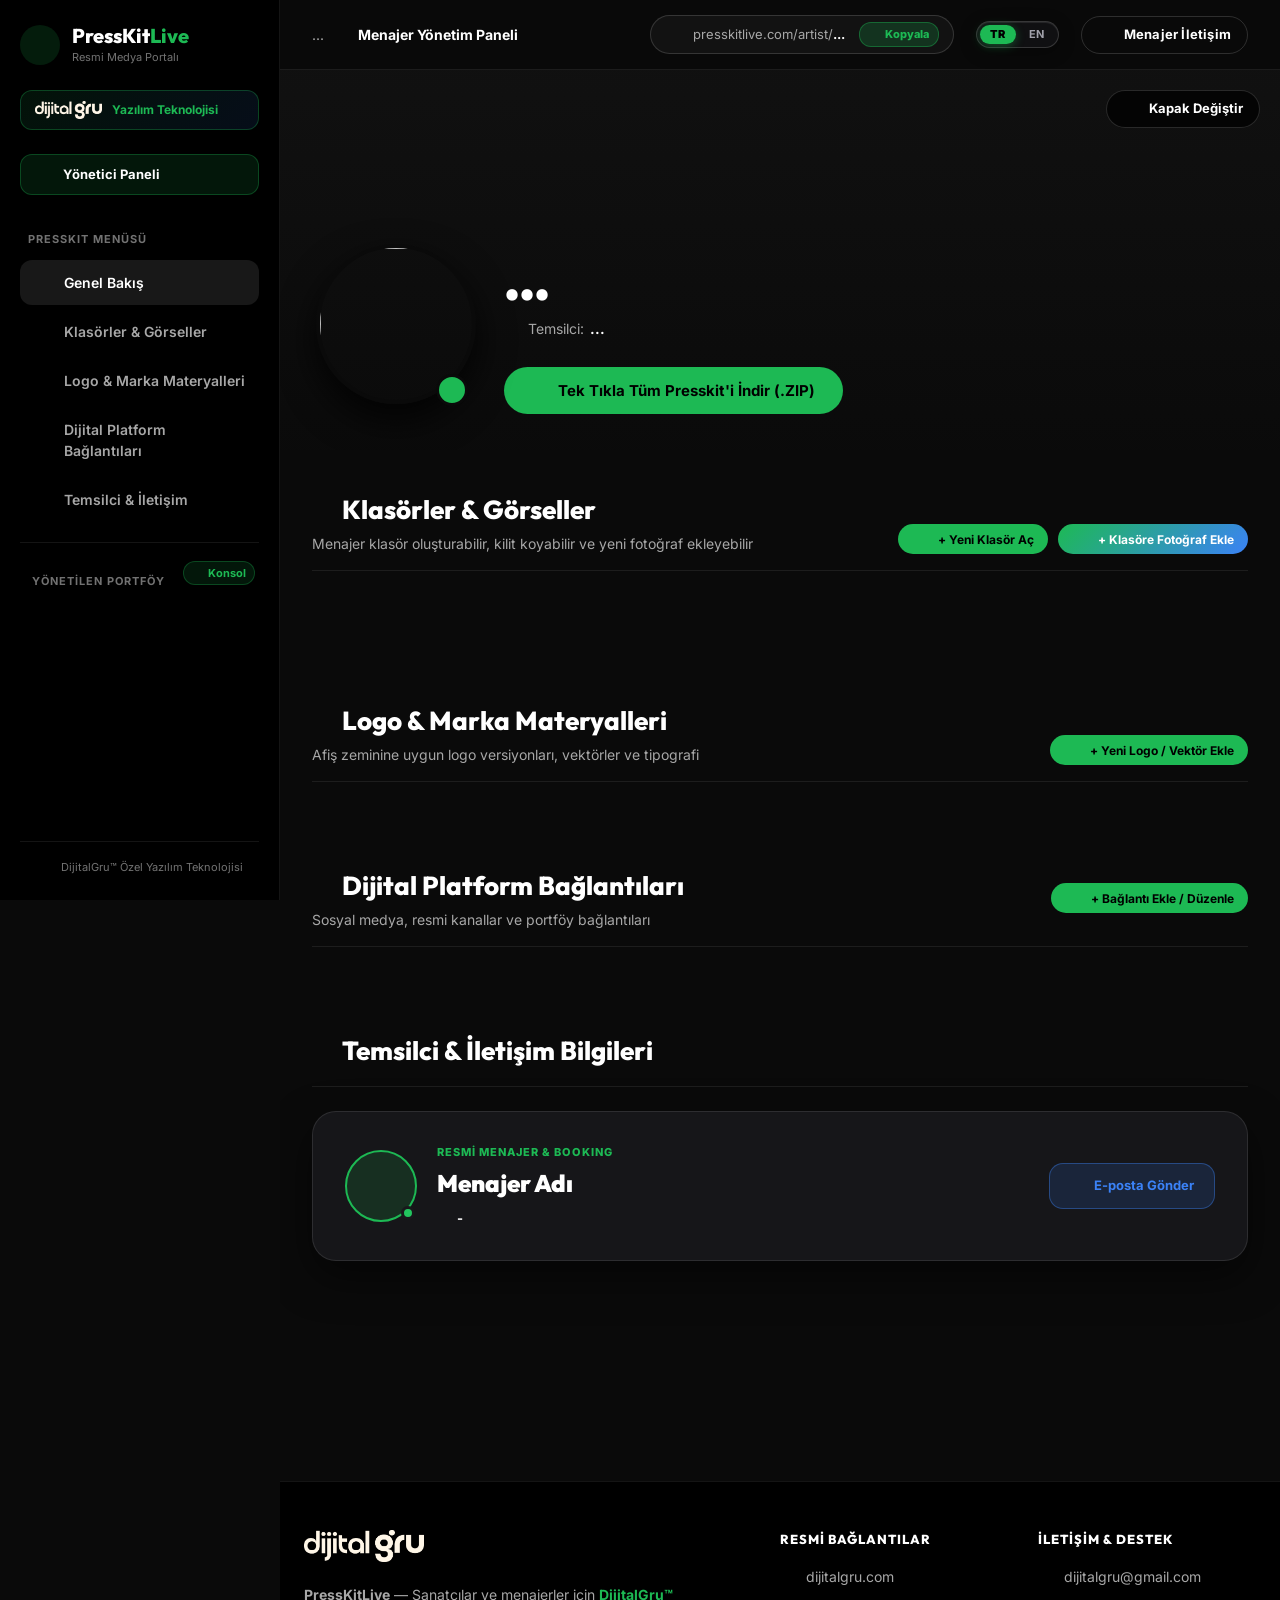
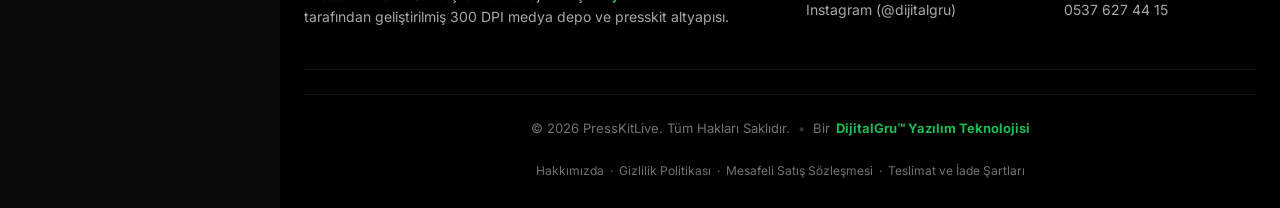
==== index.html @ 52d0f2dc "fix: add missing setupNavigation function in app.js and bump cache buster script versions" ====
<!DOCTYPE html>
<html lang="tr">
<head>
  <meta charset="UTF-8">
  <script>
    if (window.location.protocol === 'file:') {
      const page = window.location.pathname.split('/').pop() || 'index.html';
      window.location.href = 'http://localhost:8080/' + page + window.location.search + window.location.hash;
    }
  </script>
  <meta name="viewport" content="width=device-width, initial-scale=1.0">
  <link rel="icon" type="image/png" href="/assets/images/favicon.png">
  <title>Sanatçı Presskit — Menajer Yönetim Paneli | PressKitLive</title>
  <meta name="description" content="PressKitLive menajer yönetim portalı. Sanatçı medya kitlerini yönetin, klasör ve fotoğraf ekleyin.">
  
  <!-- Fonts -->
  <link rel="preconnect" href="https://fonts.googleapis.com">
  <link rel="preconnect" href="https://fonts.gstatic.com" crossorigin>
  <link href="https://fonts.googleapis.com/css2?family=Inter:wght@300;400;500;600;700;800&family=Outfit:wght@500;600;700;800;900&display=swap" rel="stylesheet">
  
  <!-- Lucide Icons (Version Locked) & JSZip / FileSaver -->
  <script src="https://unpkg.com/lucide@0.469.0/dist/umd/lucide.min.js"></script>
  <script src="https://cdnjs.cloudflare.com/ajax/libs/jszip/3.10.1/jszip.min.js"></script>
  <script src="https://cdnjs.cloudflare.com/ajax/libs/FileSaver.js/2.0.5/FileSaver.min.js"></script>
  <script src="/i18n.js?v=20260817_1631"></script>

  <!-- CSS -->
  <link rel="stylesheet" href="/style.css?v=20260817_0026">
  <style>
    .file-input-wrapper {
      position: relative;
      overflow: hidden;
      display: inline-block;
      width: 100%;
    }
    .file-input-custom {
      border: 1px dashed var(--primary);
      background: rgba(29, 185, 84, 0.08);
      color: #fff;
      padding: 14px;
      border-radius: var(--radius-md);
      text-align: center;
      cursor: pointer;
      display: flex;
      align-items: center;
      justify-content: center;
      gap: 10px;
      font-size: 14px;
      font-weight: 600;
      transition: var(--transition-fast);
    }
    .file-input-custom:hover {
      background: rgba(29, 185, 84, 0.15);
    }

    /* AVATAR & COVER EDIT OVERLAYS */
    .avatar-edit-overlay {
      position: absolute;
      inset: 0;
      border-radius: 50%;
      background: rgba(0, 0, 0, 0.65);
      backdrop-filter: blur(4px);
      color: #fff;
      display: flex;
      flex-direction: column;
      align-items: center;
      justify-content: center;
      gap: 4px;
      font-size: 11px;
      font-weight: 700;
      opacity: 0;
      cursor: pointer;
      transition: opacity 0.25s ease;
      z-index: 10;
      border: 2px dashed var(--primary);
    }
    .artist-avatar-wrapper:hover .avatar-edit-overlay {
      opacity: 1;
    }

    .hero-cover-edit-btn {
      background: rgba(0, 0, 0, 0.7);
      backdrop-filter: blur(8px);
      border: 1px solid var(--border-glass);
      color: #fff;
      padding: 8px 16px;
      border-radius: var(--radius-full);
      font-size: 13px;
      font-weight: 700;
      cursor: pointer;
      display: flex;
      align-items: center;
      gap: 8px;
      transition: all 0.2s ease;
    }
    .hero-cover-edit-btn:hover {
      background: var(--primary);
      color: #000;
      border-color: var(--primary);
      transform: translateY(-2px);
    }

    /* REDESIGNED MANAGER CARD & 2x2 ACTION GRID */
    .manager-card-cool {
      background: rgba(24, 24, 27, 0.9);
      border: 1px solid rgba(255, 255, 255, 0.1);
      border-radius: 24px;
      padding: 32px;
      display: flex;
      align-items: center;
      justify-content: space-between;
      gap: 32px;
      box-shadow: 0 16px 40px rgba(0,0,0,0.5);
    }
    .manager-card-left {
      display: flex;
      align-items: center;
      gap: 20px;
    }
    .manager-avatar-badge {
      position: relative;
    }
    .manager-avatar-circle {
      width: 72px;
      height: 72px;
      border-radius: 50%;
      background: rgba(29, 185, 84, 0.15);
      border: 2px solid var(--primary);
      color: var(--primary);
      display: flex;
      align-items: center;
      justify-content: center;
    }
    .manager-online-dot {
      width: 14px;
      height: 14px;
      border-radius: 50%;
      background: #22C55E;
      border: 3px solid #18181b;
      position: absolute;
      bottom: 2px;
      right: 2px;
    }
    .manager-role-tag {
      font-size: 11px;
      font-weight: 800;
      color: var(--primary);
      letter-spacing: 1px;
      text-transform: uppercase;
      margin-bottom: 4px;
    }
    .manager-name-text {
      font-family: var(--font-display);
      font-size: 24px;
      font-weight: 900;
      color: #fff;
    }
    .manager-contact-meta {
      display: flex;
      align-items: center;
      gap: 16px;
      margin-top: 8px;
      flex-wrap: wrap;
    }
    .contact-meta-item {
      font-size: 13px;
      color: var(--text-muted);
      display: flex;
      align-items: center;
      gap: 6px;
    }
    .contact-meta-item strong {
      color: #fff;
    }

    .manager-actions-grid {
      display: flex;
      flex-wrap: wrap;
      align-items: center;
      justify-content: flex-end;
      gap: 12px;
      max-width: 480px;
    }
    .btn-grid-action {
      padding: 12px 20px;
      border-radius: 14px;
      font-size: 13px;
      font-weight: 700;
      display: inline-flex;
      align-items: center;
      justify-content: center;
      gap: 8px;
      text-decoration: none;
      transition: all 0.2s ease;
      white-space: nowrap;
    }
    .btn-grid-whatsapp {
      background: linear-gradient(135deg, #25D366 0%, #1da851 100%);
      color: #000;
      box-shadow: 0 4px 14px rgba(37, 211, 102, 0.3);
    }
    .btn-grid-whatsapp:hover {
      transform: translateY(-2px);
      box-shadow: 0 6px 20px rgba(37, 211, 102, 0.5);
    }

    .btn-grid-phone {
      background: rgba(29, 185, 84, 0.15);
      border: 1px solid rgba(29, 185, 84, 0.4);
      color: var(--primary);
    }
    .btn-grid-phone:hover {
      background: var(--primary);
      color: #000;
      transform: translateY(-2px);
    }

    .btn-grid-email {
      background: rgba(59, 130, 246, 0.15);
      border: 1px solid rgba(59, 130, 246, 0.4);
      color: var(--accent-blue);
    }
    .btn-grid-email:hover {
      background: var(--accent-blue);
      color: #fff;
      transform: translateY(-2px);
    }

    .btn-grid-vcard {
      background: rgba(255, 255, 255, 0.06);
      border: 1px solid rgba(255, 255, 255, 0.15);
      color: #fff;
    }
    .btn-grid-vcard:hover {
      background: rgba(255, 255, 255, 0.15);
      color: #fff;
      transform: translateY(-2px);
    .drop-zone {
      border: 2px dashed var(--primary);
      padding: 24px 16px;
      text-align: center;
      display: flex;
      flex-direction: column;
      align-items: center;
      justify-content: center;
      gap: 8px;
      border-radius: var(--radius-md);
      cursor: pointer;
      background: rgba(29, 185, 84, 0.05);
      transition: all 0.2s ease;
    }
    .drop-zone:hover, .drop-zone.dragover {
      background: rgba(29, 185, 84, 0.15);
      border-color: #22c55e;
      transform: scale(1.01);
    }

    .folder-lock-btn {
      display: inline-flex;
      align-items: center;
      gap: 4px;
      padding: 3px 8px;
      border-radius: 12px;
      font-size: 11px;
      font-weight: 700;
      cursor: pointer;
      margin-left: 6px;
      transition: all 0.2s ease;
    }
    .folder-lock-btn.locked {
      background: rgba(239, 68, 68, 0.2);
      color: #ef4444;
      border: 1px solid rgba(239, 68, 68, 0.4);
    }
    .folder-lock-btn.locked:hover {
      background: #ef4444;
      color: #fff;
    }
    .folder-lock-btn.unlocked {
      background: rgba(29, 185, 84, 0.15);
      color: var(--primary);
      border: 1px solid rgba(29, 185, 84, 0.3);
    }
    .folder-lock-btn.unlocked:hover {
      background: var(--primary);
      color: #000;
    }

    .folder-delete-btn {
      display: inline-flex;
      align-items: center;
      justify-content: center;
      width: 22px;
      height: 22px;
      border-radius: 50%;
      background: rgba(239, 68, 68, 0.15);
      color: #ef4444;
      border: 1px solid rgba(239, 68, 68, 0.3);
      cursor: pointer;
      margin-left: 4px;
      transition: all 0.2s ease;
    }
    .folder-delete-btn:hover {
      background: #ef4444;
      color: #fff;
      transform: scale(1.1);
    }

    /* LIGHTBOX MODAL */
    .lightbox-modal {
      position: fixed;
      top: 0;
      left: 0;
      width: 100vw;
      height: 100vh;
      background: rgba(0, 0, 0, 0.94);
      backdrop-filter: blur(12px);
      z-index: 99999;
      display: none;
      align-items: center;
      justify-content: center;
      padding: 24px;
    }
    .lightbox-modal.active {
      display: flex;
    }
    .lightbox-close {
      position: absolute;
      top: 20px;
      right: 24px;
      background: rgba(255, 255, 255, 0.12);
      border: 1px solid rgba(255, 255, 255, 0.25);
      color: #fff;
      font-size: 32px;
      width: 48px;
      height: 48px;
      border-radius: 50%;
      cursor: pointer;
      display: flex;
      align-items: center;
      justify-content: center;
      transition: all 0.2s ease;
      z-index: 100000;
    }
    .lightbox-close:hover {
      background: rgba(255, 255, 255, 0.3);
      transform: scale(1.1);
    }
    .lightbox-content {
      max-width: 92vw;
      max-height: 92vh;
      display: flex;
      flex-direction: column;
      align-items: center;
      gap: 16px;
      text-align: center;
    }
    .lightbox-content img {
      max-width: 88vw;
      max-height: 75vh;
      object-fit: contain;
      border-radius: 12px;
      box-shadow: 0 16px 50px rgba(0, 0, 0, 0.85);
      border: 1px solid rgba(255, 255, 255, 0.15);
    }
    .lightbox-info {
      display: flex;
      flex-direction: column;
      align-items: center;
      gap: 8px;
    }
    .lightbox-info h3 {
      font-family: var(--font-display);
      font-size: 20px;
      font-weight: 800;
      color: #fff;
      margin: 0;
    }
    .lightbox-info span {
      font-size: 13px;
      color: var(--text-muted);
    }

    @media (max-width: 900px) {
      .manager-card-cool {
        flex-direction: column;
        align-items: stretch;
      }
      .manager-actions-grid {
        min-width: 100%;
      }
    }

    /* FORM ROW GRID & MODAL SPACING FIX */
    .form-row {
      display: grid;
      grid-template-columns: 1fr 1fr;
      gap: 16px;
      margin-bottom: 12px;
    }
    @media (max-width: 640px) {
      .form-row {
        grid-template-columns: 1fr;
        gap: 12px;
      }
    }
    .modal-backdrop {
      padding: 32px 16px;
      overflow-y: auto;
      display: flex;
      align-items: center;
      justify-content: center;
    }
    .modal-card {
      max-height: 85vh;
      overflow-y: auto;
      margin: auto;
      border-radius: 20px;
      box-shadow: 0 24px 60px rgba(0,0,0,0.8);
    }
  </style>
</head>
<body>

  <!-- IMPERSONATION BANNER (SECTION D.6) -->
  <div id="impersonationBanner" style="display:none; background: #f59e0b; color: #000; padding: 12px 24px; font-weight: 700; font-size: 14px; text-align: center; align-items: center; justify-content: center; gap: 16px; position: sticky; top: 0; z-index: 99999;">
    <span>TEKNİK DESTEK MODUNDASINIZ — <strong id="impersonationTargetName">...</strong> hesabını görüntülüyorsunuz.</span>
    <button type="button" class="btn btn-small" style="background:#000; color:#fff; border:none; padding:4px 14px; border-radius:20px; font-weight:700; cursor:pointer;" onclick="endImpersonation()">Kendi Hesabıma Dön</button>
  </div>
  <div class="app-container">
    
    <!-- LEFT SIDEBAR -->
    <aside class="sidebar">
      <div class="brand">
        <div class="brand-icon">
          <i data-lucide="disc"></i>
        </div>
        <div class="brand-text">
          <span class="brand-name">PressKit<span class="highlight">Live</span></span>
          <span class="brand-tagline" data-i18n="nav_official_portal">Sanatçı Medya Portalı</span>
        </div>
      </div>

      <!-- CLICKABLE DIJITALGRU SIDEBAR BADGE -->
      <a href="https://dijitalgru.com/" target="_blank" class="dijitalgru-sidebar-badge" title="dijitalgru.com sitesini ziyaret edin">
        <img src="/assets/images/dijitalgru_logo.png" alt="DijitalGru Logo" class="dg-logo-sm">
        <span>Yazılım Teknolojisi</span>
      </a>

      <!-- GREEN BACK ARROW BUTTON TO RETURN TO MANAGER DASHBOARD / PREVIOUS PAGE -->
      <a href="agency_dashboard.html" class="sidebar-back-pill" onclick="if(document.referrer && document.referrer.includes(window.location.host)){ event.preventDefault(); window.history.back(); }" title="Önceki Sayfaya / Menajer Konsoluna Dön">
        <i data-lucide="arrow-left"></i>
        <span data-i18n="nav_dashboard">Menajer Paneline Dön</span>
      </a>

      <!-- Navigation Links -->
      <nav class="sidebar-nav">
        <label class="section-label" data-i18n="nav_sidebar_menu">PRESSKIT MENÜSÜ</label>
        <a href="#hero" class="nav-item active" data-target="hero">
          <i data-lucide="sparkles"></i> <span data-i18n="nav_overview">Genel Bakış</span>
        </a>
        <a href="#afis-fotograflari" class="nav-item" data-target="afis-fotograflari">
          <i data-lucide="folder"></i> <span data-i18n="nav_photos_folders">Klasörler & Görseller</span>
        </a>
        <a href="#logolar" class="nav-item" data-target="logolar">
          <i data-lucide="layers"></i> <span data-i18n="nav_logos_brand">Logo & Marka Materyalleri</span>
        </a>
        <a href="#dijital-platformlar" class="nav-item" data-target="dijital-platformlar">
          <i data-lucide="globe"></i> <span data-i18n="nav_digital_links">Dijital Platform Bağlantıları</span>
        </a>
        <a href="#menajer-iletisim" class="nav-item" data-target="menajer-iletisim">
          <i data-lucide="phone-call"></i> <span data-i18n="nav_contact_rep">Temsilci & İletişim</span>
        </a>

        <!-- YÖNETİLEN PORTFÖY (MANAGED ARTISTS LIST) -->
        <div class="sidebar-portfolio-wrapper">
          <div class="sidebar-portfolio-header">
            <span class="section-label" style="margin-bottom:0; padding-left:0;" data-i18n="nav_managed_portfolio">YÖNETİLEN PORTFÖY</span>
            <a href="agency_dashboard.html" class="portfolio-panel-link" title="Tüm Yönetilen Sanatçıları ve Menajer Konsolunu Aç">
              <i data-lucide="layout-dashboard" style="width:12px; height:12px;"></i>
              <span data-i18n="nav_console">Konsol</span>
            </a>
          </div>

          <div class="sidebar-portfolio-list" id="sidebarPortfolioList">
            <!-- Dynamically populated by renderSidebarPortfolio() in app.js -->
          </div>

          <a href="admin.html" class="nav-item nav-item-admin" id="sidebarAdminLink" title="Süper Admin Paneli" style="display:none; margin-top:10px;">
            <i data-lucide="shield-check" style="color: #60a5fa;"></i> 
            <span data-i18n="nav_super_admin">Süper Admin Paneli</span>
          </a>
        </div>
      </nav>

      <!-- Sidebar Action Footer -->
      <div class="sidebar-footer">
        <a href="https://dijitalgru.com/" target="_blank" class="sidebar-note" title="dijitalgru.com sitesini ziyaret edin">
          <i data-lucide="code-2"></i> DijitalGru™ Özel Yazılım Teknolojisi
        </a>
      </div>
    </aside>

    <!-- MAIN CONTENT AREA -->
    <main class="main-content">
      
      <!-- TOPBAR HEADER -->
      <header class="topbar">
        <div class="topbar-left">
          <div class="breadcrumb">
            <span id="breadcrumbArtist">...</span>
            <i data-lucide="chevron-right"></i>
            <span class="active" data-i18n="nav_manager_panel">Menajer Yönetim Paneli</span>
          </div>
        </div>

        <div class="topbar-right">
          <div class="domain-info-badge" id="btnCopyPageUrl" onclick="copyArtistUrlToClipboard(event)" title="Sanatçı Presskit Bağlantısını Kopyalamak İçin Tıklayın">
            <i data-lucide="globe" style="color:var(--primary);"></i>
            <span>presskitlive.com/artist/<strong id="artistSlugBadge">...</strong></span>
            <span class="btn-copy-label"><i data-lucide="copy" style="width:12px; height:12px;"></i> <span data-i18n="btn_copy">Kopyala</span></span>
          </div>

          <!-- TR / EN LANGUAGE SWITCHER PILL -->
          <div class="lang-switcher-pill">
            <button type="button" class="lang-toggle-btn active" data-lang="tr" onclick="setLanguage('tr')">TR</button>
            <button type="button" class="lang-toggle-btn" data-lang="en" onclick="setLanguage('en')">EN</button>
          </div>

          <button class="btn btn-outline" id="btnOpenAddArtistTop">
            <i data-lucide="upload-cloud"></i> <span data-i18n="btn_edit_contact">Menajer İletişim</span>
          </button>
        </div>
      </header>

      <!-- HERO BANNER -->
      <section class="hero-header" id="hero">
        <div class="hero-bg" id="heroBg"></div>
        <div class="hero-overlay"></div>

        <!-- HERO COVER PHOTO EDIT & INTERACTIVE POSITIONING CONTROLS (ONLY SHOWS DURING UPLOAD) -->
        <div class="hero-cover-controls-wrapper">
          <div class="position-slider-pill" id="coverPosControlBar" style="display: none;">
            <span><i data-lucide="move-vertical" style="width:14px; color:var(--primary);"></i> Kapak Hizala:</span>
            <button type="button" class="btn-pos-preset" onclick="updateCoverPosition(0)" title="Üst Hizala">Üst</button>
            <button type="button" class="btn-pos-preset active" onclick="updateCoverPosition(35)" title="Orta Hizala">Orta</button>
            <button type="button" class="btn-pos-preset" onclick="updateCoverPosition(80)" title="Alt Hizala">Alt</button>
            <input type="range" min="0" max="100" value="35" class="pos-range-input" oninput="updateCoverPosition(this.value)" title="Dikey Konum Ayarla">
            <button type="button" class="btn-pos-save" onclick="saveCoverPosition()" title="Hizalamayı Kaydet">
              <i data-lucide="check" style="width:14px; height:14px;"></i> Tamam
            </button>
          </div>

          <label for="inputCoverFile" class="hero-cover-edit-btn" title="Kapak Fotoğrafını Bilgisayardan Seç">
            <i data-lucide="image"></i> <span data-i18n="btn_change_cover">Kapak Değiştir</span>
            <input type="file" id="inputCoverFile" accept="image/*" style="display:none;" onchange="handleCoverUpload(this)">
          </label>
        </div>
        
        <div class="hero-content">
          <div class="artist-avatar-wrapper">
            <img src="" alt="" id="heroAvatar" class="artist-avatar">
            
            <!-- AVATAR EDIT OVERLAY BUTTON -->
            <label for="inputAvatarFile" class="avatar-edit-overlay" title="Profil Fotoğrafını Bilgisayardan Seç">
              <i data-lucide="camera" style="width:24px; height:24px;"></i>
              <span>Fotoğraf Değiştir</span>
              <input type="file" id="inputAvatarFile" accept="image/*" style="display:none;" onchange="handleAvatarUpload(this)">
            </label>

            <!-- INTERACTIVE AVATAR POSITIONING CONTROLS (ONLY SHOWS DURING UPLOAD) -->
            <div class="avatar-controls-pill" id="avatarPosControlBar" style="display: none;">
              <button type="button" class="btn-avatar-pos" onclick="updateAvatarPosition(0)" title="Üst Hizala">Üst</button>
              <button type="button" class="btn-avatar-pos" onclick="updateAvatarPosition(50)" title="Orta Hizala">Orta</button>
              <button type="button" class="btn-avatar-pos" onclick="updateAvatarPosition(100)" title="Alt Hizala">Alt</button>
              <button type="button" class="btn-avatar-save" onclick="saveAvatarPosition()" title="Hizalamayı Kaydet"><i data-lucide="check" style="width:14px; height:14px;"></i></button>
            </div>

            <span class="verified-badge" title="Doğrulanmış Sanatçı Presskit">
              <i data-lucide="check-circle-2"></i>
            </span>
          </div>

          <div class="hero-details">
            <h1 class="artist-name" id="heroArtistName">...</h1>
            
            <p class="hero-meta" style="display:flex; align-items:center; gap:12px; flex-wrap:wrap;">
              <span class="meta-item" id="genreMetaPill" style="background:rgba(29,185,84,0.15); color:var(--primary); border:1px solid rgba(29,185,84,0.3); padding:4px 12px; border-radius:20px; font-weight:800; font-size:12px; display:none;"><i data-lucide="sparkles" style="width:13px; height:13px;"></i> <span id="artistGenreText"></span></span>
              <span class="meta-item"><i data-lucide="user-check"></i> <span data-i18n="badge_manager_label">Temsilci: </span><strong id="heroManagerName">...</strong></span>
            </p>

            <div class="hero-actions">
              <button class="btn btn-spotify btn-large" id="btnDownloadAllZip">
                <i data-lucide="download-cloud"></i> 
                <span data-i18n="btn_download_full_zip">Tek Tıkla Tüm Presskit'i İndir (.ZIP)</span>
              </button>
              <a href="#" id="btnHeroWhatsapp" target="_blank" class="btn btn-whatsapp btn-large" style="display:none;">
                <i data-lucide="message-square"></i>
                <span data-i18n="btn_whatsapp_manager">Menajer WhatsApp</span>
              </a>
            </div>
          </div>
        </div>
      </section>

      <!-- MAIN WRAPPER CONTAINER FOR SECTIONS -->
      <div class="content-wrapper">
        
        <!-- SECTION 1: PRESS & POSTER FOLDERS -->
        <section class="press-section" id="afis-fotograflari">
          <div class="section-header">
            <div>
              <h2 class="section-title"><i data-lucide="folder"></i> <span data-i18n="section_folders_photos">Klasörler & Görseller</span></h2>
              <p class="section-subtitle" data-i18n="section_folders_desc">Menajer klasör oluşturabilir, kilit koyabilir ve yeni fotoğraf ekleyebilir</p>
            </div>
            <div class="section-actions" style="display:flex; gap:10px; align-items:center; flex-wrap:wrap;">
              <button class="btn btn-primary btn-small" id="btnOpenAddFolderModal">
                <i data-lucide="folder-plus"></i> <span data-i18n="btn_new_folder">+ Yeni Klasör Aç</span>
              </button>
              <button class="btn btn-accent btn-small" id="btnOpenAddPhotoModal">
                <i data-lucide="image-plus"></i> <span data-i18n="btn_add_photo">+ Klasöre Fotoğraf Ekle</span>
              </button>
              <button class="btn btn-outline btn-small" id="btnDeleteFolderHeader" onclick="deleteActiveFolderHandler()" style="display:none; border-color: rgba(239, 68, 68, 0.4); color: #ef4444;">
                <i data-lucide="trash-2"></i> Seçili Klasörü Sil
              </button>
            </div>
          </div>

          <!-- FOLDER TABS BAR -->
          <div class="folders-bar" id="foldersBar">
            <!-- Populated dynamically by app.js -->
          </div>

          <div class="gallery-grid" id="galleryGrid">
            <!-- Dynamic photos rendered by app.js -->
          </div>
        </section>

        <!-- SECTION 2: LOGOS & DEKOPE WITH DELETION CAPABILITY -->
        <section class="press-section" id="logolar">
          <div class="section-header">
            <div>
              <h2 class="section-title"><i data-lucide="layers"></i> Logo & Marka Materyalleri</h2>
              <p class="section-subtitle">Afiş zeminine uygun logo versiyonları, vektörler ve tipografi</p>
            </div>
            <button class="btn btn-primary btn-small" id="btnOpenAddLogoModal">
              <i data-lucide="upload-cloud"></i> + Yeni Logo / Vektör Ekle
            </button>
          </div>

          <div class="logo-cards-grid" id="logoCardsGrid">
            <!-- Uploaded logo cards rendered dynamically -->
          </div>
        </section>

        <!-- SECTION 3: DIGITAL PLATFORM LINKS -->
        <section class="press-section" id="dijital-platformlar">
          <div class="section-header" style="display:flex; justify-content:space-between; align-items:center; flex-wrap:wrap; gap:12px;">
            <div>
              <h2 class="section-title"><i data-lucide="globe"></i> Dijital Platform Bağlantıları</h2>
              <p class="section-subtitle">Sosyal medya, resmi kanallar ve portföy bağlantıları</p>
            </div>
            <button class="btn btn-primary btn-small" id="btnOpenEditSocialsModal">
              <i data-lucide="edit-3"></i> + Bağlantı Ekle / Düzenle
            </button>
          </div>

          <div class="platform-links-grid" id="platformLinksGrid">
            <a href="#" target="_blank" class="platform-card instagram" id="linkInstagram" style="display:none;">
              <div class="platform-icon"><i data-lucide="instagram"></i></div>
              <div class="platform-info">
                <span class="platform-name">Instagram</span>
                <span class="platform-sub" id="subInstagram">@profil</span>
              </div>
              <i data-lucide="external-link" class="arrow-icon"></i>
            </a>

            <a href="#" target="_blank" class="platform-card youtube" id="linkYoutube" style="display:none;">
              <div class="platform-icon"><i data-lucide="video"></i></div>
              <div class="platform-info">
                <span class="platform-name">YouTube</span>
                <span class="platform-sub">Resmi Kanal & İçerikler</span>
              </div>
              <i data-lucide="external-link" class="arrow-icon"></i>
            </a>

            <a href="#" target="_blank" class="platform-card spotify" id="linkSpotify" style="display:none;">
              <div class="platform-icon"><i data-lucide="disc"></i></div>
              <div class="platform-info">
                <span class="platform-name">Spotify</span>
                <span class="platform-sub">Müzik Profili</span>
              </div>
              <i data-lucide="external-link" class="arrow-icon"></i>
            </a>

            <a href="#" target="_blank" class="platform-card website" id="linkWebsite" style="display:none; border-left:3px solid #60a5fa;">
              <div class="platform-icon"><i data-lucide="globe"></i></div>
              <div class="platform-info">
                <span class="platform-name">Web Sitesi / Portföy</span>
                <span class="platform-sub" id="subWebsite">Resmi İnternet Sitesi</span>
              </div>
              <i data-lucide="external-link" class="arrow-icon"></i>
            </a>
          </div>
        </section>

        <!-- SECTION 4: MANAGER CONTACT CARD WITH COOL 2x2 ACTION GRID -->
        <section class="press-section" id="menajer-iletisim">
          <div class="section-header">
            <div>
              <h2 class="section-title"><i data-lucide="phone-call"></i> Temsilci & İletişim Bilgileri</h2>
            </div>
          </div>

          <div class="manager-card-cool">
            <div class="manager-card-left">
              <div class="manager-avatar-badge">
                <div class="manager-avatar-circle">
                  <i data-lucide="user-check" style="width:32px; height:32px;"></i>
                </div>
                <div class="manager-online-dot" title="Aktif Booking"></div>
              </div>

              <div>
                <div class="manager-role-tag">RESMİ MENAJER & BOOKING</div>
                <h3 class="manager-name-text" id="cardManagerName">Menajer Adı</h3>
                
                <div class="manager-contact-meta">
                  <span class="contact-meta-item">
                    <i data-lucide="phone" style="color:var(--primary); width:14px;"></i>
                    <strong id="cardManagerPhone">-</strong>
                  </span>
                  <span class="contact-meta-item">
                    <i data-lucide="mail" style="color:var(--accent-blue); width:14px;"></i>
                    <span id="cardManagerEmail"></span>
                  </span>
                </div>
              </div>
            </div>

            <!-- SYMMETRICAL 2x2 ACTION GRID -->
            <div class="manager-actions-grid">
              <a href="#" id="gridWhatsappLink" target="_blank" class="btn-grid-action btn-grid-whatsapp" style="display:none;">
                <i data-lucide="message-square" style="width:16px;"></i> WhatsApp
              </a>

              <a href="#" id="gridPhoneLink" class="btn-grid-action btn-grid-phone" style="display:none;">
                <i data-lucide="phone" style="width:16px;"></i> Hemen Ara
              </a>

              <a href="mailto:aycan@aycanyagci.com" id="gridEmailLink" class="btn-grid-action btn-grid-email">
                <i data-lucide="mail" style="width:16px;"></i> E-posta Gönder
              </a>


            </div>

          </div>
        </section>

      </div> <!-- /content-wrapper -->

      <!-- PREMIUM DIJITALGRU FOOTER (ALL DIJITALGRU LINKS TO DIJITALGRU.COM) -->
      <footer class="app-footer-premium">
        <div class="footer-container">
          <div class="footer-brand-col">
            <a href="https://dijitalgru.com/" target="_blank" title="dijitalgru.com sitesini ziyaret edin">
              <img src="/assets/images/dijitalgru_logo.png" alt="DijitalGru Logo" class="footer-brand-logo">
            </a>
            <p class="footer-brand-desc">
              <strong>PressKitLive</strong> — Sanatçılar ve menajerler için <a href="https://dijitalgru.com/" target="_blank" style="color:var(--primary); font-weight:700;">DijitalGru™</a> tarafından geliştirilmiş 300 DPI medya depo ve presskit altyapısı.
            </p>
          </div>

          <div class="footer-links-col">
            <div class="footer-col-title">Resmi Bağlantılar</div>
            <div class="footer-links-list">
              <a href="https://dijitalgru.com/" target="_blank" class="footer-link">
                <i data-lucide="globe"></i> dijitalgru.com
              </a>
              <a href="https://www.instagram.com/dijitalgru/" target="_blank" class="footer-link">
                <i data-lucide="instagram"></i> Instagram (@dijitalgru)
              </a>
            </div>
          </div>

          <div class="footer-contact-col">
            <div class="footer-col-title">İletişim & Destek</div>
            <div class="footer-links-list">
              <a href="mailto:dijitalgru@gmail.com" class="footer-link">
                <i data-lucide="mail"></i> dijitalgru@gmail.com
              </a>
              <a href="tel:+905376274415" class="footer-link">
                <i data-lucide="phone"></i> 0537 627 44 15
              </a>
            </div>
          </div>
        </div>

        <div class="footer-bottom-bar" style="display: flex; justify-content: center; gap: 8px;">
          <span>© 2026 PressKitLive. Tüm Hakları Saklıdır.</span>
          <span style="color: rgba(255,255,255,0.2);">•</span>
          <span>Bir <a href="https://dijitalgru.com/" target="_blank" style="color:var(--primary); font-weight:700;">DijitalGru™ Yazılım Teknolojisi</a></span>
        </div>

        <div class="footer-bottom-bar" style="border-top:none; padding-top:0;">
          <span style="font-size:12px;">
            <a href="hakkimizda.html" style="color:var(--text-subdued);">Hakkımızda</a> ·
            <a href="gizlilik-politikasi.html" style="color:var(--text-subdued);">Gizlilik Politikası</a> ·
            <a href="mesafeli-satis-sozlesmesi.html" style="color:var(--text-subdued);">Mesafeli Satış Sözleşmesi</a> ·
            <a href="teslimat-iade-sartlari.html" style="color:var(--text-subdued);">Teslimat ve İade Şartları</a>
          </span>
        </div>
      </footer>

    </main>

  </div> <!-- /app-container -->

  <!-- MODAL: ADD NEW LOGO / VECTOR FILE -->
  <div class="modal-backdrop" id="addLogoModal">
    <div class="modal-card">
      <div class="modal-header">
        <div>
          <h3><i data-lucide="layers"></i> Yeni Logo / Vektör Dosyası Yükle</h3>
          <p>Afiş ve tasarım için yeni logo, vektör veya tipografi dosyası ekleyin.</p>
        </div>
        <button class="modal-close" id="btnCloseAddLogoModal">&times;</button>
      </div>

      <form id="addLogoForm" class="modal-body">
        <div class="form-group">
          <label>Logo / Tipografi Başlığı *</label>
          <input type="text" id="inputLogoTitle" placeholder="Logo veya Tipografi Başlığı" required>
        </div>

        <div class="form-group">
          <label>Kullanım Açıklaması</label>
          <input type="text" id="inputLogoDesc" placeholder="Kullanım açıklaması veya detaylar">
        </div>

        <div class="form-group">
          <label>Logo / Vektör Dosyası (Bilgisayardan Seç) *</label>
          <div class="file-input-wrapper">
            <label for="inputLogoFile" class="file-input-custom" id="logoFileLabel">
              <i data-lucide="upload"></i> <span id="logoFileNameDisplay">Bilgisayardan Logo Yükle (PNG / SVG / AI / JPG)</span>
            </label>
            <input type="file" id="inputLogoFile" accept="image/*,.svg,.ai,.eps,.pdf" style="display:none;" onchange="handleLogoFileSelect(this)">
          </div>
        </div>

        <div class="form-row">
          <div class="form-group">
            <label>Dosya Formatı / Türü</label>
            <input type="text" id="inputLogoFormat" value="PNG (Şeffaf Vektör)">
          </div>
        </div>

        <div class="modal-footer">
          <button type="button" class="btn btn-ghost" id="btnCancelAddLogo">İptal</button>
          <button type="submit" class="btn btn-primary"><i data-lucide="check"></i> Logoyu Depoya Ekle</button>
        </div>
      </form>
    </div>
  </div>

  <!-- OTHER MODALS -->
  <div class="modal-backdrop" id="addFolderModal">
    <div class="modal-card">
      <div class="modal-header">
        <div>
          <h3><i data-lucide="folder-plus"></i> Yeni Fotoğraf Klasörü Aç</h3>
          <p>Konser veya etkinlik adına göre yeni bir klasör oluşturun.</p>
        </div>
        <button class="modal-close" id="btnCloseAddFolderModal">&times;</button>
      </div>

      <form id="addFolderForm" class="modal-body">
        <div class="form-group">
          <label>Klasör Adı *</label>
          <input type="text" id="folderNameInput" placeholder="Klasör Adı" required>
        </div>

        <div class="form-group">
          <label>Klasör Kilit Durumu</label>
          <select id="inputFolderLock">
            <option value="false">Açık (Herkes İndirebilir)</option>
            <option value="true">Kilitli (Kilitli Görünür)</option>
          </select>
        </div>

        <div class="modal-footer">
          <button type="button" class="btn btn-ghost" id="btnCancelAddFolder">İptal</button>
          <button type="submit" class="btn btn-primary">Klasörü Oluştur</button>
        </div>
      </form>
    </div>
  </div>

  <div class="modal-backdrop" id="addPhotoModal">
    <div class="modal-card">
      <div class="modal-header">
        <div>
          <h3><i data-lucide="image-plus"></i> Klasöre Yeni Fotoğraf Ekle</h3>
        </div>
        <button class="modal-close" id="btnCloseAddPhotoModal">&times;</button>
      </div>

      <form id="addPhotoForm" class="modal-body">
        <div class="form-group">
          <label>Hedef Klasör *</label>
          <select id="selectTargetFolder" required></select>
        </div>
        <div class="form-group">
          <label>Görsel Başlığı *</label>
          <input type="text" id="inputPhotoTitle" placeholder="Fotoğraf Başlığı" required>
        </div>
        
        <div class="form-group">
          <label>Fotoğraf (Bilgisayardan Seç veya Sürükle Bırak) *</label>
          <div class="drop-zone" id="photoDropZone">
            <i data-lucide="upload-cloud" style="width:36px; height:36px; color: var(--primary);"></i>
            <span id="photoFileNameDisplay" style="font-weight:700; font-size:14px; color:#fff;">Fotoğrafları Sürükleyip Bırakın veya Seçin</span>
            <span style="font-size:12px; color:var(--text-muted);">Birden fazla 300 DPI JPG / PNG dosyası seçebilirsiniz</span>
            <input type="file" id="inputPhotoFile" accept="image/*" multiple style="display:none;">
          </div>
        </div>

        <div class="form-row">
          <div class="form-group">
            <label>Çözünürlük</label>
            <input type="text" id="inputPhotoRes" value="3808 x 5712 px (300 DPI)">
          </div>
          <div class="form-group">
            <label>Rozet</label>
            <input type="text" id="inputPhotoBadge" value="Yeni Görsel">
          </div>
        </div>
        <div class="modal-footer">
          <button type="button" class="btn btn-ghost" id="btnCancelAddPhoto">İptal</button>
          <button type="submit" class="btn btn-accent">Fotoğrafı Ekle</button>
        </div>
      </form>
    </div>
  </div>

  <!-- MODAL: EDIT DIGITAL PLATFORM LINKS -->
  <div class="modal-backdrop" id="editSocialsModal">
    <div class="modal-card modal-compact">
      <div class="modal-header">
        <div>
          <h3><i data-lucide="globe"></i> Dijital Platform & Sektörel Bağlantı Yönetimi</h3>
          <p>Visual Artist, Cast Ajansı, Reklam, Sinema veya Müzik sektörünüze uygun bağlantıları ekleyin.</p>
        </div>
        <button class="modal-close" id="btnCloseEditSocialsModal">&times;</button>
      </div>

      <form id="editSocialsForm" class="modal-body">
        <div id="editSocialsErrorBox" style="display:none; margin-bottom:16px;"></div>

        <div class="form-row">
          <div class="form-group">
            <label><i data-lucide="palette" style="width:14px; color:#0057ff;"></i> Behance (Visual Artist / Portföy)</label>
            <input type="url" id="inputSocialBehance" placeholder="https://behance.net/kullanici">
          </div>
          <div class="form-group">
            <label><i data-lucide="linkedin" style="width:14px; color:#0a66c2;"></i> LinkedIn (Profesyonel Kayıt)</label>
            <input type="url" id="inputSocialLinkedin" placeholder="https://linkedin.com/in/kullanici">
          </div>
        </div>

        <div class="form-row">
          <div class="form-group">
            <label><i data-lucide="film" style="width:14px; color:#f3ce13;"></i> IMDb (Cast & Sinema Profili)</label>
            <input type="url" id="inputSocialImdb" placeholder="https://imdb.com/name/nm...">
          </div>
          <div class="form-group">
            <label><i data-lucide="video" style="width:14px; color:#1ab7ea;"></i> Vimeo / Showreel Linki</label>
            <input type="url" id="inputSocialVimeo" placeholder="https://vimeo.com/showreel">
          </div>
        </div>

        <div class="form-row">
          <div class="form-group">
            <label><i data-lucide="instagram" style="width:14px; color:#e1306c;"></i> Instagram Adresi</label>
            <input type="url" id="inputSocialInstagram" placeholder="https://instagram.com/kullanici">
          </div>
          <div class="form-group">
            <label><i data-lucide="video" style="width:14px; color:#ff0000;"></i> YouTube Kanalı / Klip</label>
            <input type="url" id="inputSocialYoutube" placeholder="https://youtube.com/@kanal">
          </div>
        </div>

        <div class="form-row">
          <div class="form-group">
            <label><i data-lucide="disc" style="width:14px; color:#1db954;"></i> Spotify / Müzik Linki</label>
            <input type="url" id="inputSocialSpotify" placeholder="https://open.spotify.com/artist/...">
          </div>
          <div class="form-group">
            <label><i data-lucide="globe" style="width:14px; color:#60a5fa;"></i> Resmi Web Sitesi / Portföy</label>
            <input type="url" id="inputSocialWebsite" placeholder="https://www.sanatciwebsite.com">
          </div>
        </div>

        <div class="modal-footer" style="padding:16px 0 0 0; background:transparent; border-top:none;">
          <button type="button" class="btn btn-ghost" id="btnCancelEditSocials">İptal</button>
          <button type="submit" class="btn btn-spotify"><i data-lucide="check"></i> Bağlantıları Kaydet</button>
        </div>
      </form>
    </div>
  </div>

  <!-- JavaScript -->
  <script src="/app.js?v=20260817_1631"></script>
  <script>
    let uploadedPhotoDataUrl = '';
    let uploadedLogoDataUrl = '';

    // INTERACTIVE COVER POSITION ADJUSTMENT
    function updateCoverPosition(val) {
      const heroBg = document.getElementById('heroBg');
      if (heroBg) {
        heroBg.style.backgroundPosition = `center ${val}%`;
      }
    }

    async function saveCoverPosition() {
      const ctrl = document.getElementById('coverPosControlBar');
      if (ctrl) ctrl.style.display = 'none';
      if (typeof state !== 'undefined' && state.artist && state.artist.banner) {
        try {
          await fetch('/api/artists/edit', {
            method: 'POST',
            headers: { 'Content-Type': 'application/json' },
            body: JSON.stringify({
              artistId: state.artist.id,
              banner: state.artist.banner
            })
          });
          if (window.showToast) showToast("Kapak hizalaması kaydedildi.", "success");
        } catch (e) {
          console.error(e);
        }
      }
    }

    // INTERACTIVE AVATAR POSITION ADJUSTMENT
    function updateAvatarPosition(val) {
      const avatarImg = document.getElementById('heroAvatar');
      if (avatarImg) {
        avatarImg.style.objectPosition = `center ${val}%`;
      }
    }

    async function saveAvatarPosition() {
      const ctrl = document.getElementById('avatarPosControlBar');
      if (ctrl) ctrl.style.display = 'none';
      if (typeof state !== 'undefined' && state.artist && state.artist.avatar) {
        try {
          await fetch('/api/artists/edit', {
            method: 'POST',
            headers: { 'Content-Type': 'application/json' },
            body: JSON.stringify({
              artistId: state.artist.id,
              avatar: state.artist.avatar
            })
          });
          if (window.showToast) showToast("Profil hizalaması kaydedildi.", "success");
        } catch (e) {
          console.error(e);
        }
      }
    }

    // DIRECT AVATAR UPLOAD HANDLER WITH BACKEND PERSISTENCE
    function handleAvatarUpload(input) {
      if (input.files && input.files[0]) {
        const file = input.files[0];
        const reader = new FileReader();
        reader.onload = async function(e) {
          const dataUrl = e.target.result;
          const avatarImg = document.getElementById('heroAvatar');
          if (avatarImg) {
            avatarImg.src = dataUrl;
            avatarImg.style.objectFit = 'cover';
            avatarImg.style.objectPosition = 'center 20%';
          }
          
          const ctrl = document.getElementById('avatarPosControlBar');
          if (ctrl) ctrl.style.display = 'flex';
          if (window.lucide) lucide.createIcons();

          try {
            const uploadRes = await fetch('/api/upload', {
              method: 'POST',
              headers: { 'Content-Type': 'application/json' },
              body: JSON.stringify({ dataUrl })
            });
            const uploadData = await uploadRes.json();
            if (uploadData.status === 'success' && uploadData.url) {
              const savedUrl = uploadData.url;
              if (typeof state !== 'undefined' && state.artist) {
                state.artist.avatar = savedUrl;
                await fetch('/api/artists/edit', {
                  method: 'POST',
                  headers: { 'Content-Type': 'application/json' },
                  body: JSON.stringify({
                    artistId: state.artist.id,
                    avatar: savedUrl
                  })
                });
              }
              if (window.showToast) showToast("Profil fotoğrafı başarıyla kaydedildi.", "success");
            }
          } catch (err) {
            console.error("Avatar persistence error:", err);
            if (window.showToast) showToast("Profil fotoğrafı sunucuya kaydedilemedi.", "error");
          }
        };
        reader.readAsDataURL(file);
      }
    }

    // DIRECT COVER BANNER UPLOAD HANDLER WITH BACKEND PERSISTENCE
    function handleCoverUpload(input) {
      if (input.files && input.files[0]) {
        const file = input.files[0];
        const reader = new FileReader();
        reader.onload = async function(e) {
          const dataUrl = e.target.result;
          const heroBg = document.getElementById('heroBg');
          if (heroBg) {
            heroBg.style.backgroundImage = `url('${dataUrl}')`;
            heroBg.style.backgroundSize = 'cover';
            heroBg.style.backgroundPosition = 'center 35%';
          }
          
          const ctrl = document.getElementById('coverPosControlBar');
          if (ctrl) ctrl.style.display = 'flex';
          if (window.lucide) lucide.createIcons();

          try {
            const uploadRes = await fetch('/api/upload', {
              method: 'POST',
              headers: { 'Content-Type': 'application/json' },
              body: JSON.stringify({ dataUrl })
            });
            const uploadData = await uploadRes.json();
            if (uploadData.status === 'success' && uploadData.url) {
              const savedUrl = uploadData.url;
              if (typeof state !== 'undefined' && state.artist) {
                state.artist.banner = savedUrl;
                await fetch('/api/artists/edit', {
                  method: 'POST',
                  headers: { 'Content-Type': 'application/json' },
                  body: JSON.stringify({
                    artistId: state.artist.id,
                    banner: savedUrl
                  })
                });
              }
              if (window.showToast) showToast("Kapak fotoğrafı başarıyla kaydedildi.", "success");
            }
          } catch (err) {
            console.error("Cover persistence error:", err);
            if (window.showToast) showToast("Kapak fotoğrafı sunucuya kaydedilemedi.", "error");
          }
        };
        reader.readAsDataURL(file);
      }
    }

    function deleteLogoCard(cardId, logoTitle) {
      if (confirm(`"${logoTitle}" dosyasını depodan silmek istediğinize emin misiniz?`)) {
        const elem = document.getElementById(cardId);
        if (elem) {
          elem.remove();
          alert(`"${logoTitle}" başarıyla silindi.`);
        }
      }
    }

    function handlePhotoFileSelect(input) {
      if (input.files && input.files[0]) {
        const file = input.files[0];
        document.getElementById('photoFileNameDisplay').innerText = `Seçilen: ${file.name}`;
        
        const reader = new FileReader();
        reader.onload = function(e) {
          uploadedPhotoDataUrl = e.target.result;
        };
        reader.readAsDataURL(file);
      }
    }

    function handleLogoFileSelect(input) {
      if (input.files && input.files[0]) {
        const file = input.files[0];
        document.getElementById('logoFileNameDisplay').innerText = `Seçilen: ${file.name}`;
        
        const reader = new FileReader();
        reader.onload = function(e) {
          uploadedLogoDataUrl = e.target.result;
        };
        reader.readAsDataURL(file);
      }
    }

    // Modal Logic for Adding Logo
    const logoModal = document.getElementById('addLogoModal');
    const btnOpenLogo = document.getElementById('btnOpenAddLogoModal');
    const btnCloseLogo = document.getElementById('btnCloseAddLogoModal');
    const btnCancelLogo = document.getElementById('btnCancelAddLogo');
    const logoForm = document.getElementById('addLogoForm');

    if (btnOpenLogo) btnOpenLogo.addEventListener('click', () => logoModal.classList.add('active'));
    if (btnCloseLogo) btnCloseLogo.addEventListener('click', () => logoModal.classList.remove('active'));
    if (btnCancelLogo) btnCancelLogo.addEventListener('click', () => logoModal.classList.remove('active'));

    if (logoForm) {
      logoForm.addEventListener('submit', async (e) => {
        e.preventDefault();
        const submitBtn = logoForm.querySelector('button[type="submit"]');
        if (submitBtn) { submitBtn.disabled = true; submitBtn.innerText = 'Logo Yükleniyor...'; }

        const title = document.getElementById('inputLogoTitle').value || 'Yeni Logo';
        const desc = document.getElementById('inputLogoDesc').value || 'Afiş ve tasarım için yeni yüklenen marka logosu.';
        const format = document.getElementById('inputLogoFormat').value || 'PNG';

        if (!uploadedLogoDataUrl) {
          if (window.showToast) showToast("Lütfen bilgisayarınızdan bir logo dosyası seçin.", "error");
          if (submitBtn) { submitBtn.disabled = false; submitBtn.innerText = 'Logoyu Depoya Ekle'; }
          return;
        }

        try {
          const res = await fetch('/api/photos/add', {
            method: 'POST',
            headers: { 'Content-Type': 'application/json' },
            body: JSON.stringify({
              artistId: getActiveArtistId(),
              folderId: 'folder-all',
              title: title,
              url: uploadedLogoDataUrl,
              resolution: format,
              badge: 'Logo & Marka'
            })
          });

          const data = await res.json();
          if (data.status === 'success') {
            if (window.showToast) showToast(`"${title}" logosu sunucuya yüklendi ve kaydedildi.`, 'success');
            logoModal.classList.remove('active');
            logoForm.reset();
            uploadedLogoDataUrl = '';
            document.getElementById('logoFileNameDisplay').innerText = "Bilgisayardan Logo Yükle (PNG / SVG / AI / JPG)";
            await loadArtistData();
          } else {
            if (window.showToast) showToast(data.message || "Logo yüklenemedi.", 'error');
          }
        } catch (err) {
          console.error(err);
          if (window.showToast) showToast("Sunucu hatası. Logo yüklenemedi.", 'error');
        } finally {
          if (submitBtn) { submitBtn.disabled = false; submitBtn.innerText = 'Logoyu Depoya Ekle'; }
        }
      });
    }

    // Modal Handlers for Edit Socials
    const socialsModal = document.getElementById('editSocialsModal');
    const btnOpenSocials = document.getElementById('btnOpenEditSocialsModal');
    const btnCloseSocials = document.getElementById('btnCloseEditSocialsModal');
    const btnCancelSocials = document.getElementById('btnCancelEditSocials');
    const socialsForm = document.getElementById('editSocialsForm');

    function openEditSocialsModal() {
      if (typeof state !== 'undefined' && state.artist && state.artist.socials) {
        const s = state.artist.socials;
        document.getElementById('inputSocialBehance').value = s.behance || '';
        document.getElementById('inputSocialLinkedin').value = s.linkedin || '';
        document.getElementById('inputSocialImdb').value = s.imdb || '';
        document.getElementById('inputSocialVimeo').value = s.vimeo || '';
        document.getElementById('inputSocialInstagram').value = s.instagram || '';
        document.getElementById('inputSocialYoutube').value = s.youtube || '';
        document.getElementById('inputSocialSpotify').value = s.spotify || '';
        document.getElementById('inputSocialWebsite').value = s.website || s.deezer || '';
      }
      socialsModal.classList.add('active');
    }

    if (btnOpenSocials) btnOpenSocials.addEventListener('click', openEditSocialsModal);
    if (btnCloseSocials) btnCloseSocials.addEventListener('click', () => socialsModal.classList.remove('active'));
    if (btnCancelSocials) btnCancelSocials.addEventListener('click', () => socialsModal.classList.remove('active'));

    if (socialsForm) {
      socialsForm.addEventListener('submit', async (e) => {
        e.preventDefault();
        if (typeof state === 'undefined' || !state.artist) return;

        const behance = document.getElementById('inputSocialBehance').value.trim();
        const linkedin = document.getElementById('inputSocialLinkedin').value.trim();
        const imdb = document.getElementById('inputSocialImdb').value.trim();
        const vimeo = document.getElementById('inputSocialVimeo').value.trim();
        const instagram = document.getElementById('inputSocialInstagram').value.trim();
        const youtube = document.getElementById('inputSocialYoutube').value.trim();
        const spotify = document.getElementById('inputSocialSpotify').value.trim();
        const website = document.getElementById('inputSocialWebsite').value.trim();

        const socialsObj = { behance, linkedin, imdb, vimeo, instagram, youtube, spotify, website };

        try {
          const res = await fetch('/api/artists/update-socials', {
            method: 'POST',
            headers: { 'Content-Type': 'application/json' },
            body: JSON.stringify({ artistId: getActiveArtistId(), socials: socialsObj })
          });
          const data = await res.json();
          if (data.status === 'success') {
            state.artist.socials = socialsObj;
            if (window.renderPlatformLinks) renderPlatformLinks();
            if (window.showToast) showToast('Dijital platform bağlantıları veritabanına kaydedildi.', 'success');
            socialsModal.classList.remove('active');
            await loadArtistData();
          } else {
            if (window.showToast) showToast(data.message || 'Bağlantılar güncellenemedi.', 'error');
          }
        } catch (err) {
          console.error(err);
          if (window.showToast) showToast('Sunucu hatası. Bağlantılar kaydedilemedi.', 'error');
        }
      });
    }
  </script>

  <!-- PHOTO LIGHTBOX MODAL -->
  <div class="lightbox-modal" id="photoLightboxModal" onclick="closePhotoLightbox(event)">
    <button class="lightbox-close" id="btnCloseLightbox" onclick="closePhotoLightbox(event)">&times;</button>
    <div class="lightbox-content" onclick="event.stopPropagation()">
      <img id="lightboxImg" src="" alt="Görsel">
      <div class="lightbox-info">
        <h3 id="lightboxTitle"></h3>
        <span id="lightboxRes"></span>
        <a id="lightboxDownloadBtn" href="" download class="btn btn-spotify btn-large" style="margin-top:4px;">
          <i data-lucide="download"></i> 300 DPI Yüksek Çözünürlükte İndir
        </a>
      </div>
    </div>
  </div>
</body>
</html>
---- style.css ----
/* ==========================================================================
   PressKitLive — Core Design System & Styling
   Created by DijitalGru™ (https://dijitalgru.com/)
   ========================================================================== */

:root {
  /* Color Tokens */
  --bg-base: #0a0a0a;
  --bg-surface: #121212;
  --bg-elevated: #181818;
  --bg-highlight: #282828;
  
  --primary: #1DB954;
  --primary-hover: #1ed760;
  --primary-dark: #1aa34a;
  
  --accent-gold: #F59E0B;
  --accent-blue: #3B82F6;
  --accent-whatsapp: #25D366;
  
  --text-base: #FFFFFF;
  --text-muted: #A7A7A7;
  --text-subdued: #727272;
  
  --border-subtle: rgba(255, 255, 255, 0.08);
  --border-glass: rgba(255, 255, 255, 0.15);
  
  /* Typography */
  --font-sans: 'Inter', -apple-system, BlinkMacSystemFont, 'Segoe UI', Roboto, sans-serif;
  --font-display: 'Outfit', 'Inter', sans-serif;
  
  /* Radii & Transitions */
  --radius-sm: 8px;
  --radius-md: 12px;
  --radius-lg: 20px;
  --radius-full: 9999px;
  
  --transition-fast: 0.15s cubic-bezier(0.4, 0, 0.2, 1);
  --transition-normal: 0.25s cubic-bezier(0.4, 0, 0.2, 1);
}

/* Global Lucide Icon Sizing Rule */
i[data-lucide], svg.lucide {
  width: 18px;
  height: 18px;
  stroke-width: 2;
  display: inline-block;
  vertical-align: middle;
}

/* Reset & Base */
*, *::before, *::after {
  box-sizing: border-box;
  margin: 0;
  padding: 0;
}

body {
  background-color: var(--bg-base);
  color: var(--text-base);
  font-family: var(--font-sans);
  line-height: 1.5;
  -webkit-font-smoothing: antialiased;
  -moz-osx-font-smoothing: grayscale;
  overflow-x: hidden;
}

a {
  color: inherit;
  text-decoration: none;
}

/* Layout Grid */
.app-container {
  display: flex;
  min-height: 100vh;
  width: 100%;
  overflow-x: hidden;
}

/* Left Sidebar */
.sidebar {
  width: 280px;
  background-color: #000;
  border-right: 1px solid var(--border-subtle);
  display: flex;
  flex-direction: column;
  padding: 24px 20px;
  position: fixed;
  top: 0;
  bottom: 0;
  left: 0;
  z-index: 100;
}

.brand {
  display: flex;
  align-items: center;
  gap: 12px;
  margin-bottom: 24px;
}
.brand-icon {
  width: 40px;
  height: 40px;
  border-radius: 50%;
  background: rgba(29, 185, 84, 0.15);
  color: var(--primary);
  display: flex;
  align-items: center;
  justify-content: center;
}
.brand-name {
  font-family: var(--font-display);
  font-size: 20px;
  font-weight: 800;
  color: #fff;
  line-height: 1.2;
}
.brand-name .highlight {
  color: var(--primary);
}
.brand-tagline {
  font-size: 11px;
  color: var(--text-subdued);
  display: block;
}

/* DijitalGru Badges & Links */
.dijitalgru-sidebar-badge {
  background: linear-gradient(135deg, rgba(29, 185, 84, 0.1) 0%, rgba(59, 130, 246, 0.1) 100%);
  border: 1px solid rgba(29, 185, 84, 0.3);
  padding: 10px 14px;
  border-radius: var(--radius-md);
  margin-bottom: 24px;
  display: flex;
  align-items: center;
  gap: 10px;
  font-size: 12px;
  font-weight: 700;
  color: var(--primary);
  text-decoration: none;
  cursor: pointer;
  transition: all 0.2s ease;
}
.dijitalgru-sidebar-badge:hover {
  background: linear-gradient(135deg, rgba(29, 185, 84, 0.2) 0%, rgba(59, 130, 246, 0.2) 100%);
  border-color: var(--primary);
  transform: translateY(-1px);
}
.dg-logo-sm {
  height: 18px;
  width: auto;
}

.sidebar-nav {
  display: flex;
  flex-direction: column;
  gap: 4px;
  flex-grow: 1;
}
.section-label {
  font-size: 11px;
  font-weight: 700;
  color: var(--text-subdued);
  text-transform: uppercase;
  letter-spacing: 1px;
  margin: 16px 0 8px 8px;
}
.nav-item {
  display: flex;
  align-items: center;
  gap: 12px;
  padding: 12px 14px;
  border-radius: var(--radius-md);
  color: var(--text-muted);
  font-weight: 600;
  font-size: 14px;
  transition: var(--transition-fast);
}
.nav-item:hover, .nav-item.active {
  color: #fff;
  background-color: var(--bg-elevated);
}
.nav-item.active i {
  color: var(--primary);
}

.sidebar-footer {
  margin-top: auto;
  padding-top: 16px;
  border-top: 1px solid var(--border-subtle);
  display: flex;
  flex-direction: column;
  gap: 12px;
}
.sidebar-note {
  font-size: 11px;
  color: var(--text-subdued);
  text-align: center;
  display: flex;
  align-items: center;
  justify-content: center;
  gap: 6px;
  text-decoration: none;
  transition: color 0.2s ease;
}
.sidebar-note:hover {
  color: var(--primary);
}

/* Main Content Wrapper */
.main-content {
  margin-left: 280px;
  flex-grow: 1;
  min-width: 0;
  overflow-x: hidden;
}

/* Topbar Header */
.topbar {
  height: 70px;
  background-color: rgba(10, 10, 10, 0.85);
  backdrop-filter: blur(12px);
  border-bottom: 1px solid var(--border-subtle);
  padding: 0 32px;
  display: flex;
  align-items: center;
  justify-content: space-between;
  position: sticky;
  top: 0;
  z-index: 90;
}
.breadcrumb {
  display: flex;
  align-items: center;
  gap: 8px;
  font-size: 14px;
  color: var(--text-muted);
}
.breadcrumb .active {
  color: #fff;
  font-weight: 700;
}
.topbar-right {
  display: flex;
  align-items: center;
  gap: 16px;
}

/* CLICKABLE TOPBAR DIJITALGRU PILL */
.dijitalgru-top-pill {
  background: var(--bg-surface);
  border: 1px solid var(--border-glass);
  padding: 6px 14px;
  border-radius: var(--radius-full);
  display: flex;
  align-items: center;
  gap: 8px;
  font-size: 12px;
  color: var(--text-muted);
  text-decoration: none;
  cursor: pointer;
  transition: all 0.2s ease;
}
.dijitalgru-top-pill:hover {
  border-color: var(--primary);
  color: #fff;
  background: rgba(29, 185, 84, 0.15);
  transform: translateY(-1px);
}
.dijitalgru-top-pill img {
  height: 16px;
  width: auto;
}

.domain-info-badge {
  background: var(--bg-surface);
  border: 1px solid var(--border-glass);
  padding: 6px 14px;
  border-radius: var(--radius-full);
  font-size: 13px;
  color: var(--text-muted);
  display: flex;
  align-items: center;
  gap: 10px;
  cursor: pointer;
  user-select: all;
  transition: all 0.2s ease;
}

.domain-info-badge:hover {
  border-color: var(--primary);
  background: rgba(29, 185, 84, 0.12);
  color: #ffffff;
  box-shadow: 0 0 16px rgba(29, 185, 84, 0.2);
  transform: translateY(-1px);
}

.domain-info-badge strong {
  color: #ffffff;
}

.btn-copy-label {
  font-size: 11px;
  font-weight: 800;
  background: rgba(29, 185, 84, 0.2);
  color: var(--primary);
  border: 1px solid rgba(29, 185, 84, 0.4);
  padding: 3px 9px;
  border-radius: 12px;
  margin-left: 4px;
  display: inline-flex;
  align-items: center;
  gap: 4px;
  transition: all 0.2s ease;
}

.domain-info-badge:hover .btn-copy-label {
  background: var(--primary);
  color: #000000;
  border-color: var(--primary);
}

/* Spotify Artist Hero Header */
.hero-header {
  position: relative;
  min-height: 380px;
  height: auto;
  background-color: var(--bg-surface);
  display: flex;
  align-items: flex-end;
  padding: 48px 36px 36px 36px;
  overflow: hidden;
}
.hero-bg {
  position: absolute;
  inset: 0;
  background-size: cover;
  background-position: center 30%;
  filter: brightness(0.7) blur(2px);
  transform: scale(1.05);
  transition: transform 0.5s ease, background-image 0.3s ease;
}
.hero-overlay {
  position: absolute;
  inset: 0;
  background: linear-gradient(180deg, rgba(10, 10, 10, 0.2) 0%, rgba(10, 10, 10, 0.95) 100%);
}
.hero-content {
  position: relative;
  z-index: 2;
  display: flex;
  align-items: flex-end;
  gap: 28px;
  width: 100%;
}

/* POSITIONING CONTROLS STYLING */
.hero-cover-controls-wrapper {
  position: absolute;
  top: 20px;
  right: 20px;
  z-index: 20;
  display: flex;
  align-items: center;
  gap: 12px;
}

.position-slider-pill {
  background: rgba(0, 0, 0, 0.85);
  backdrop-filter: blur(12px);
  border: 1px solid var(--border-glass);
  padding: 6px 14px;
  border-radius: var(--radius-full);
  display: flex;
  align-items: center;
  gap: 8px;
  font-size: 12px;
  color: #fff;
  font-weight: 600;
  box-shadow: 0 8px 20px rgba(0,0,0,0.5);
  animation: fadeIn 0.2s ease;
}

.btn-pos-preset,
.btn-avatar-pos {
  background: rgba(255, 255, 255, 0.1);
  border: 1px solid rgba(255, 255, 255, 0.15);
  color: #fff;
  padding: 4px 10px;
  border-radius: var(--radius-full);
  font-size: 11px;
  font-weight: 700;
  cursor: pointer;
  transition: all 0.2s ease;
}

.btn-pos-preset:hover,
.btn-avatar-pos:hover,
.btn-pos-preset.active {
  background: var(--primary);
  color: #000;
  border-color: var(--primary);
}

.btn-pos-save {
  background: var(--primary);
  color: #000;
  border: none;
  padding: 4px 12px;
  border-radius: var(--radius-full);
  font-size: 11px;
  font-weight: 800;
  cursor: pointer;
  display: inline-flex;
  align-items: center;
  gap: 4px;
  margin-left: 6px;
  transition: transform 0.15s ease;
}
.btn-pos-save:hover {
  transform: scale(1.05);
}

.btn-avatar-save {
  background: var(--primary);
  color: #000;
  border: none;
  width: 22px;
  height: 22px;
  border-radius: 50%;
  font-size: 11px;
  font-weight: 800;
  cursor: pointer;
  display: flex;
  align-items: center;
  justify-content: center;
}

.pos-range-input {
  width: 90px;
  height: 4px;
  accent-color: var(--primary);
  cursor: pointer;
}

.avatar-controls-pill {
  position: absolute;
  bottom: -40px;
  left: 50%;
  transform: translateX(-50%);
  background: rgba(0, 0, 0, 0.9);
  backdrop-filter: blur(10px);
  border: 1px solid var(--border-glass);
  padding: 4px 8px;
  border-radius: var(--radius-full);
  display: flex;
  align-items: center;
  gap: 4px;
  z-index: 25;
  box-shadow: 0 8px 20px rgba(0,0,0,0.6);
  animation: fadeIn 0.2s ease;
}

@keyframes fadeIn {
  from { opacity: 0; transform: translateY(-4px); }
  to { opacity: 1; transform: translateY(0); }
}

.artist-avatar-wrapper {
  position: relative;
  flex-shrink: 0;
}
.artist-avatar {
  width: 160px;
  height: 160px;
  border-radius: 50%;
  object-fit: cover !important;
  object-position: center top !important;
  border: 4px solid var(--bg-base);
  box-shadow: 0 16px 36px rgba(0, 0, 0, 0.8);
  transition: object-position 0.2s ease;
}
.verified-badge {
  position: absolute;
  bottom: 8px;
  right: 8px;
  background: var(--primary);
  color: #000;
  width: 32px;
  height: 32px;
  border-radius: 50%;
  display: flex;
  align-items: center;
  justify-content: center;
  border: 3px solid var(--bg-base);
}

.hero-details {
  display: flex;
  flex-direction: column;
  gap: 8px;
  flex-grow: 1;
}
.artist-type-tag {
  font-size: 12px;
  font-weight: 700;
  color: var(--primary);
  text-transform: uppercase;
  letter-spacing: 1.5px;
  display: flex;
  align-items: center;
  gap: 12px;
}

.artist-name {
  font-family: var(--font-display);
  font-size: 52px;
  font-weight: 900;
  line-height: 1.1;
  color: #fff;
  letter-spacing: -1px;
}
.hero-meta {
  display: flex;
  align-items: center;
  gap: 20px;
  font-size: 14px;
  color: var(--text-muted);
  margin-bottom: 12px;
}
.meta-item {
  display: flex;
  align-items: center;
  gap: 6px;
}
.meta-item strong {
  color: #fff;
}

.hero-actions {
  display: flex;
  align-items: center;
  gap: 16px;
  margin-top: 8px;
}

/* Buttons System */
.btn {
  display: inline-flex;
  align-items: center;
  justify-content: center;
  gap: 8px;
  padding: 10px 20px;
  border-radius: var(--radius-full);
  font-family: var(--font-sans);
  font-size: 14px;
  font-weight: 700;
  cursor: pointer;
  border: none;
  transition: var(--transition-fast);
  text-decoration: none;
}
.btn-large {
  padding: 14px 28px;
  font-size: 15px;
}
.btn-small {
  padding: 6px 14px;
  font-size: 12px;
}
.btn-block {
  width: 100%;
}

.btn-primary {
  background-color: var(--primary);
  color: #000;
}
.btn-primary:hover {
  background-color: var(--primary-hover);
  transform: scale(1.03);
}

.btn-spotify {
  background-color: var(--primary);
  color: #000;
}
.btn-spotify:hover {
  background-color: var(--primary-hover);
  transform: scale(1.03);
}

.btn-whatsapp {
  background-color: var(--accent-whatsapp);
  color: #000;
}
.btn-whatsapp:hover {
  background-color: #20ba5a;
  transform: scale(1.03);
}

.btn-outline {
  background-color: transparent;
  border: 1px solid var(--border-glass);
  color: #fff;
}
.btn-outline:hover {
  border-color: #fff;
  background-color: rgba(255, 255, 255, 0.1);
}

.btn-ghost {
  background-color: transparent;
  color: var(--text-muted);
}
.btn-ghost:hover {
  color: #fff;
  background-color: var(--bg-elevated);
}

.btn-accent {
  background: linear-gradient(135deg, var(--primary) 0%, var(--accent-blue) 100%);
  color: #fff;
}
.btn-accent:hover {
  opacity: 0.9;
  transform: scale(1.02);
}

.btn-icon-small {
  background: transparent;
  border: none;
  color: var(--text-muted);
  cursor: pointer;
  padding: 4px;
  border-radius: 4px;
  display: flex;
  align-items: center;
  justify-content: center;
}
.btn-icon-small:hover {
  color: #fff;
}

/* Sections Structure */
.content-wrapper {
  padding: 40px 32px 80px 32px;
}

.press-section {
  margin-bottom: 60px;
}
.section-header {
  display: flex;
  align-items: flex-end;
  justify-content: space-between;
  margin-bottom: 24px;
  border-bottom: 1px solid var(--border-subtle);
  padding-bottom: 16px;
}
.section-title {
  font-family: var(--font-display);
  font-size: 26px;
  font-weight: 800;
  color: #fff;
  display: flex;
  align-items: center;
  gap: 12px;
}
.section-title i {
  color: var(--primary);
}
.section-subtitle {
  font-size: 14px;
  color: var(--text-muted);
  margin-top: 4px;
}

/* Folder Tabs & Badges Styling */
.folders-bar {
  display: flex;
  align-items: center;
  gap: 12px;
  margin-top: 16px;
  margin-bottom: 24px;
  padding-top: 14px;
  padding-bottom: 8px;
  padding-left: 4px;
  padding-right: 4px;
  overflow-x: auto;
  overflow-y: visible;
}

.folder-tab-card,
.folder-tab {
  background: var(--bg-surface);
  border: 1px solid var(--border-subtle);
  padding: 10px 18px;
  border-radius: var(--radius-full);
  font-size: 14px;
  font-weight: 600;
  color: var(--text-muted);
  cursor: pointer;
  display: flex;
  align-items: center;
  gap: 10px;
  white-space: nowrap;
  transition: var(--transition-fast);
  user-select: none;
}

.folder-tab-card:hover,
.folder-tab:hover,
.folder-tab-card.active,
.folder-tab.active {
  background: #fff;
  color: #000;
  border-color: #fff;
}

.folder-tab-card.active .folder-icon,
.folder-tab-card.active i,
.folder-tab.active i {
  color: #000;
}

.folder-info-title {
  font-weight: 700;
}

.folder-info-count {
  font-size: 12px;
  opacity: 0.7;
  margin-left: 4px;
}

.btn-lock-toggle {
  background: transparent;
  border: none;
  padding: 0;
  margin-left: 6px;
  cursor: pointer;
}

.folder-lock-badge {
  font-size: 11px;
  font-weight: 700;
  padding: 3px 8px;
  border-radius: var(--radius-full);
  display: inline-flex;
  align-items: center;
  gap: 4px;
}

.folder-lock-badge.locked {
  background: rgba(245, 158, 11, 0.2);
  color: var(--accent-gold);
  border: 1px solid rgba(245, 158, 11, 0.4);
}

.folder-lock-badge.unlocked {
  background: rgba(34, 197, 94, 0.2);
  color: #22C55E;
  border: 1px solid rgba(34, 197, 94, 0.4);
}

/* Photo Gallery Grid & Card Styling */
.gallery-grid {
  display: grid;
  grid-template-columns: repeat(auto-fill, minmax(300px, 1fr));
  gap: 24px;
}
.photo-card {
  background: var(--bg-surface);
  border: 1px solid var(--border-subtle);
  border-radius: var(--radius-md);
  overflow: hidden;
  display: flex;
  flex-direction: column;
  transition: var(--transition-normal);
}
.photo-card:hover {
  transform: translateY(-4px);
  border-color: var(--border-glass);
  box-shadow: 0 12px 30px rgba(0, 0, 0, 0.6);
}

/* FIX PHOTO PREVIEW BOX AND OBJECT FIT/POSITION */
.photo-preview-box {
  height: 380px;
  background-color: #000;
  position: relative;
  overflow: hidden;
  cursor: pointer;
}

.photo-preview-box img,
.photo-preview-img {
  width: 100% !important;
  height: 100% !important;
  object-fit: cover !important;
  object-position: top center !important;
  display: block !important;
  transition: transform 0.4s ease !important;
}

.photo-card:hover .photo-preview-box img,
.photo-card:hover .photo-preview-img {
  transform: scale(1.05) !important;
}

.photo-overlay-badge,
.photo-badge-overlay {
  position: absolute;
  top: 12px;
  left: 12px;
  background: rgba(0, 0, 0, 0.75);
  backdrop-filter: blur(6px);
  color: #fff;
  font-size: 11px;
  font-weight: 700;
  padding: 4px 10px;
  border-radius: var(--radius-full);
  border: 1px solid var(--border-glass);
  z-index: 5;
}

.photo-card-info {
  padding: 16px;
  display: flex;
  flex-direction: column;
  gap: 10px;
  flex-grow: 1;
}
.photo-card-info h4 {
  font-size: 15px;
  font-weight: 700;
  color: #fff;
  line-height: 1.3;
}
.photo-meta-list {
  font-size: 12px;
  color: var(--text-subdued);
  display: flex;
  align-items: center;
  gap: 12px;
}
.photo-card-actions {
  margin-top: auto;
  display: flex;
  gap: 8px;
  align-items: center;
}

/* Trash Photo Button Styling */
.btn-trash-photo {
  background: rgba(239, 68, 68, 0.2);
  border: 1px solid rgba(239, 68, 68, 0.4);
  color: #EF4444;
  width: 42px;
  height: 42px;
  min-width: 42px;
  border-radius: var(--radius-md);
  cursor: pointer;
  display: flex;
  align-items: center;
  justify-content: center;
  flex-shrink: 0;
  transition: var(--transition-fast);
}
.btn-trash-photo:hover {
  background: #EF4444;
  color: #fff;
}

/* Logos Grid */
.logo-cards-grid {
  display: grid;
  grid-template-columns: repeat(auto-fit, minmax(340px, 1fr));
  gap: 24px;
}
.logo-card {
  background: var(--bg-surface);
  border: 1px solid var(--border-subtle);
  border-radius: var(--radius-md);
  padding: 24px;
  display: flex;
  flex-direction: column;
  gap: 16px;
}
.logo-preview-box {
  height: 140px;
  border-radius: var(--radius-sm);
  display: flex;
  align-items: center;
  justify-content: center;
  padding: 20px;
  overflow: hidden;
}
.logo-preview-box.dark-bg {
  background-color: #000;
  border: 1px solid var(--border-subtle);
}
.logo-preview-box.dark-bg img {
  max-height: 100%;
  max-width: 100%;
  object-fit: contain;
}
.logo-preview-box.transparent-bg {
  background-image: radial-gradient(#282828 1px, transparent 1px);
  background-size: 12px 12px;
  background-color: #121212;
  border: 1px solid var(--border-subtle);
}
.logo-text-preview {
  font-family: var(--font-display);
  font-size: 28px;
  font-weight: 900;
  color: #fff;
  letter-spacing: 2px;
  text-shadow: 0 0 20px rgba(255,255,255,0.3);
}

.logo-card-actions {
  display: flex;
  gap: 10px;
  align-items: center;
}
.btn-trash-logo {
  background: rgba(239, 68, 68, 0.2);
  border: 1px solid rgba(239, 68, 68, 0.5);
  color: #EF4444;
  width: 44px;
  height: 44px;
  min-width: 44px;
  border-radius: var(--radius-md);
  cursor: pointer;
  display: flex;
  align-items: center;
  justify-content: center;
  flex-shrink: 0;
  transition: var(--transition-fast);
}
.btn-trash-logo:hover {
  background: #EF4444;
  color: #fff;
}
.btn-trash-logo svg {
  width: 20px;
  height: 20px;
  stroke: currentColor;
}

/* Platform Links */
.platform-links-grid {
  display: grid;
  grid-template-columns: repeat(auto-fit, minmax(240px, 1fr));
  gap: 16px;
}
.platform-card {
  background: var(--bg-surface);
  border: 1px solid var(--border-subtle);
  border-radius: var(--radius-md);
  padding: 18px 20px;
  display: flex;
  align-items: center;
  gap: 16px;
  transition: var(--transition-fast);
}
.platform-card:hover {
  background: var(--bg-elevated);
  border-color: var(--border-glass);
  transform: translateX(4px);
}
.platform-icon {
  width: 44px;
  height: 44px;
  border-radius: 50%;
  display: flex;
  align-items: center;
  justify-content: center;
  font-size: 20px;
}
.platform-card.spotify .platform-icon { background: rgba(29, 185, 84, 0.15); color: var(--primary); }
.platform-card.youtube .platform-icon { background: rgba(239, 68, 68, 0.15); color: #EF4444; }
.platform-card.deezer .platform-icon { background: rgba(168, 85, 247, 0.15); color: #A855F7; }
.platform-card.instagram .platform-icon { background: rgba(236, 72, 153, 0.15); color: #EC4899; }

.platform-name {
  font-weight: 700;
  color: #fff;
  display: block;
}
.platform-sub {
  font-size: 12px;
  color: var(--text-subdued);
}
.arrow-icon {
  margin-left: auto;
  color: var(--text-subdued);
  width: 18px;
}

/* Premium DijitalGru Footer Component */
.app-footer-premium {
  background-color: #000;
  border-top: 1px solid var(--border-subtle);
  padding: 48px 32px 32px 32px;
  margin-top: 80px;
}
.footer-container {
  display: grid;
  grid-template-columns: 2fr 1fr 1fr;
  gap: 40px;
  margin-bottom: 40px;
}
.footer-brand-logo {
  height: 28px;
  width: auto;
  margin-bottom: 16px;
  cursor: pointer;
  transition: opacity 0.2s ease;
}
.footer-brand-logo:hover {
  opacity: 0.85;
}
.footer-brand-desc {
  font-size: 14px;
  color: var(--text-muted);
  max-width: 420px;
  line-height: 1.6;
}
.footer-col-title {
  font-size: 12px;
  font-weight: 700;
  color: var(--text-subdued);
  text-transform: uppercase;
  letter-spacing: 1px;
  margin-bottom: 16px;
}
.footer-links-list {
  display: flex;
  flex-direction: column;
  gap: 12px;
}
.footer-link {
  font-size: 14px;
  color: var(--text-muted);
  display: flex;
  align-items: center;
  gap: 8px;
  transition: var(--transition-fast);
}
.footer-link:hover {
  color: var(--primary);
}
.footer-bottom-bar {
  border-top: 1px solid var(--border-subtle);
  padding-top: 24px;
  display: flex;
  align-items: center;
  justify-content: space-between;
  font-size: 13px;
  color: var(--text-subdued);
}
.footer-bottom-bar strong {
  color: var(--primary);
}

/* Modal Backdrops & Cards */
.modal-backdrop {
  position: fixed;
  inset: 0;
  background: rgba(0, 0, 0, 0.85);
  backdrop-filter: blur(8px);
  z-index: 1000;
  display: flex;
  align-items: center;
  justify-content: center;
  padding: 20px;
  opacity: 0;
  pointer-events: none;
  transition: opacity 0.2s ease;
}
.modal-backdrop.active {
  opacity: 1;
  pointer-events: auto;
}
.modal-card {
  background: var(--bg-surface);
  border: 1px solid var(--border-glass);
  border-radius: var(--radius-lg);
  width: 100%;
  max-width: 520px;
  overflow: hidden;
  box-shadow: 0 24px 60px rgba(0,0,0,0.8);
}
.modal-header {
  padding: 20px 24px;
  border-bottom: 1px solid var(--border-subtle);
  display: flex;
  align-items: center;
  justify-content: space-between;
}
.modal-header h3 {
  font-family: var(--font-display);
  font-size: 18px;
  font-weight: 800;
  color: #fff;
}
.modal-close {
  background: transparent;
  border: none;
  color: var(--text-muted);
  font-size: 24px;
  cursor: pointer;
}
.modal-body {
  padding: 24px;
  display: flex;
  flex-direction: column;
  gap: 16px;
}
.form-group {
  display: flex;
  flex-direction: column;
  gap: 6px;
}
.form-group label {
  font-size: 12px;
  font-weight: 700;
  color: var(--text-muted);
}
.form-group input, .form-group select {
  background: var(--bg-base);
  border: 1px solid var(--border-subtle);
  padding: 12px 16px;
  border-radius: var(--radius-sm);
  color: #fff;
  font-family: var(--font-sans);
  font-size: 14px;
  outline: none;
}
.form-group input:focus, .form-group select:focus {
  border-color: var(--primary);
}
.form-row {
  display: grid;
  grid-template-columns: 1fr 1fr;
  gap: 12px;
}

@media (max-width: 600px) {
  .form-row {
    grid-template-columns: 1fr;
    gap: 10px;
  }
}

.modal-card.modal-compact {
  max-width: 640px !important;
  max-height: 85vh;
  display: flex;
  flex-direction: column;
}

.modal-card.modal-compact .modal-header {
  padding: 14px 20px !important;
}

.modal-card.modal-compact .modal-header h3 {
  font-size: 16px !important;
}

.modal-card.modal-compact .modal-header p {
  font-size: 11px !important;
  margin-top: 2px;
}

.modal-card.modal-compact .modal-body {
  padding: 16px 20px !important;
  gap: 10px !important;
  overflow-y: auto;
}

.modal-card.modal-compact .form-group {
  gap: 4px !important;
}

.modal-card.modal-compact .form-group label {
  font-size: 11px !important;
}

.modal-card.modal-compact .form-group input {
  padding: 8px 12px !important;
  font-size: 12px !important;
}

.modal-footer {
  padding: 16px 24px;
  border-top: 1px solid var(--border-subtle);
  display: flex;
  justify-content: flex-end;
  gap: 12px;
  background: rgba(255,255,255,0.02);
}

/* PREMIUM FOOTER STYLING & CENTERED BOTTOM BAR */
.app-footer-premium {
  background: #000000;
  border-top: 1px solid var(--border-subtle);
  padding: 48px 24px 28px 24px;
}
.footer-container {
  max-width: 1200px;
  margin: 0 auto;
  display: grid;
  grid-template-columns: 2fr 1fr 1fr;
  gap: 40px;
  padding-bottom: 40px;
  border-bottom: 1px solid var(--border-subtle);
}
.footer-brand-logo {
  height: 32px;
  margin-bottom: 16px;
}
.footer-brand-desc {
  font-size: 14px;
  color: var(--text-muted);
  line-height: 1.6;
  max-width: 440px;
}
.footer-col-title {
  font-family: var(--font-display);
  font-size: 13px;
  font-weight: 800;
  color: #fff;
  text-transform: uppercase;
  letter-spacing: 1px;
  margin-bottom: 16px;
}
.footer-links-list {
  display: flex;
  flex-direction: column;
  gap: 12px;
}
.footer-link {
  font-size: 14px;
  color: var(--text-muted);
  text-decoration: none;
  display: inline-flex;
  align-items: center;
  gap: 8px;
  transition: var(--transition-normal);
}
.footer-link:hover {
  color: var(--primary);
}

/* CENTERED FOOTER BOTTOM BAR (PERFECTLY CENTERED ON PAGE) */
.footer-bottom-bar {
  max-width: 1200px;
  margin: 24px auto 0 auto;
  display: flex;
  align-items: center;
  justify-content: center !important;
  text-align: center !important;
  gap: 16px;
  font-size: 13px;
  color: var(--text-subdued);
  flex-wrap: wrap;
}
.footer-bottom-bar span {
  display: inline-flex;
  align-items: center;
  gap: 6px;
}

/* -------------------------------------------------------------------------- */
/* FOLDER PILL BUTTONS (Spotify / Dark Glass Aesthetics)                     */
/* -------------------------------------------------------------------------- */
.folders-bar {
  display: flex;
  align-items: center;
  gap: 12px;
  flex-wrap: wrap;
  margin-top: 16px;
  margin-bottom: 24px;
  padding-top: 14px;
  padding-bottom: 8px;
  padding-left: 4px;
  padding-right: 4px;
  overflow-x: auto;
  overflow-y: visible;
}

.folder-pill {
  display: inline-flex;
  align-items: center;
  gap: 8px;
  background: rgba(255, 255, 255, 0.06);
  border: 1px solid rgba(255, 255, 255, 0.12);
  color: #a1a1aa;
  font-family: var(--font-main, 'Inter', sans-serif);
  font-size: 13px;
  font-weight: 600;
  padding: 8px 18px;
  border-radius: 50px;
  cursor: pointer;
  transition: all 0.2s ease;
  outline: none;
  box-shadow: 0 2px 8px rgba(0, 0, 0, 0.2);
}

.folder-pill:hover {
  background: rgba(255, 255, 255, 0.12);
  color: #ffffff;
  border-color: rgba(255, 255, 255, 0.25);
  transform: translateY(0);
  box-shadow: 0 6px 16px rgba(0, 0, 0, 0.4);
}

.folder-pill.active {
  background: var(--primary, #1db954);
  border-color: #1ed760;
  color: #000000;
  font-weight: 800;
  box-shadow: 0 4px 14px rgba(29, 185, 84, 0.35);
}

.folder-pill.active:hover {
  background: #1ed760;
  color: #000000;
  transform: translateY(0);
  box-shadow: 0 6px 20px rgba(29, 185, 84, 0.45);
}

.folder-pill svg,
.folder-pill i {
  width: 14px;
  height: 14px;
  flex-shrink: 0;
}

.folder-info-count {
  font-size: 11px;
  opacity: 0.85;
  margin-left: 2px;
}

.folder-lock-badge {
  display: inline-flex;
  align-items: center;
  gap: 4px;
  font-size: 10px;
  font-weight: 800;
  padding: 2px 6px;
  border-radius: 10px;
  margin-left: 4px;
}

.folder-lock-badge.locked {
  background: rgba(239, 68, 68, 0.2);
  color: #ef4444;
  border: 1px solid rgba(239, 68, 68, 0.3);
}

.folder-pill.active .folder-lock-badge.locked {
  background: rgba(0, 0, 0, 0.2);
  color: #000000;
  border-color: rgba(0, 0, 0, 0.3);
}

.folder-delete-btn {
  display: inline-flex !important;
  align-items: center !important;
  justify-content: center !important;
  width: 20px !important;
  height: 20px !important;
  border-radius: 50% !important;
  background: rgba(239, 68, 68, 0.25) !important;
  color: #ef4444 !important;
  border: 1px solid rgba(239, 68, 68, 0.5) !important;
  cursor: pointer !important;
  margin-left: 6px !important;
  transition: all 0.2s ease !important;
  flex-shrink: 0 !important;
}

.folder-delete-btn svg,
.folder-delete-btn i {
  width: 11px !important;
  height: 11px !important;
  stroke: #ef4444 !important;
  color: #ef4444 !important;
}

.folder-delete-btn:hover {
  background: #ef4444 !important;
  border-color: #ef4444 !important;
  color: #ffffff !important;
  transform: scale(1.15) !important;
}

.folder-delete-btn:hover svg,
.folder-delete-btn:hover i {
  stroke: #ffffff !important;
  color: #ffffff !important;
}

.folder-pill.active .folder-delete-btn {
  background: rgba(239, 68, 68, 0.3) !important;
  border-color: rgba(239, 68, 68, 0.6) !important;
}

.folder-pill.active .folder-delete-btn svg,
.folder-pill.active .folder-delete-btn i {
  stroke: #ef4444 !important;
}

.folder-pill.active .folder-delete-btn:hover {
  background: #dc2626 !important;
}

.folder-pill.active .folder-delete-btn:hover svg,
.folder-pill.active .folder-delete-btn:hover i {
  stroke: #ffffff !important;
}

/* ==========================================================================
   CUSTOM UI MODAL & TOAST NOTIFICATION SYSTEM
   ========================================================================== */

#toastContainer {
  position: fixed;
  top: 24px;
  right: 24px;
  z-index: 999999;
  display: flex;
  flex-direction: column;
  gap: 10px;
  pointer-events: none;
}

.custom-toast {
  pointer-events: auto;
  min-width: 300px;
  max-width: 440px;
  background: rgba(18, 18, 18, 0.95);
  backdrop-filter: blur(16px);
  -webkit-backdrop-filter: blur(16px);
  border: 1px solid var(--border-glass, rgba(255, 255, 255, 0.15));
  border-radius: 12px;
  padding: 14px 18px;
  display: flex;
  align-items: center;
  gap: 12px;
  color: #ffffff;
  font-family: var(--font-main, 'Inter', sans-serif);
  font-size: 13px;
  font-weight: 600;
  box-shadow: 0 12px 32px rgba(0, 0, 0, 0.6);
  animation: toastSlideIn 0.3s cubic-bezier(0.16, 1, 0.3, 1);
  transition: all 0.3s ease;
}

.custom-toast.toast-success { border-left: 4px solid #1db954; }
.custom-toast.toast-error { border-left: 4px solid #ef4444; }
.custom-toast.toast-info { border-left: 4px solid #3b82f6; }
.custom-toast.toast-warning { border-left: 4px solid #f59e0b; }

.custom-toast-icon {
  width: 20px;
  height: 20px;
  flex-shrink: 0;
  display: flex;
  align-items: center;
  justify-content: center;
}

.custom-toast.toast-success .custom-toast-icon { color: #1db954; }
.custom-toast.toast-error .custom-toast-icon { color: #ef4444; }
.custom-toast.toast-info .custom-toast-icon { color: #3b82f6; }
.custom-toast.toast-warning .custom-toast-icon { color: #f59e0b; }

.custom-toast-message {
  flex-grow: 1;
  line-height: 1.4;
}

.custom-toast-close {
  background: none;
  border: none;
  color: var(--text-muted, #a1a1aa);
  cursor: pointer;
  padding: 2px;
  font-size: 18px;
  display: flex;
  align-items: center;
  justify-content: center;
  transition: color 0.15s ease;
}
.custom-toast-close:hover { color: #ffffff; }

@keyframes toastSlideIn {
  from {
    opacity: 0;
    transform: translateX(40px) scale(0.95);
  }
  to {
    opacity: 1;
    transform: translateX(0) scale(1);
  }
}

.custom-toast.hiding {
  opacity: 0;
  transform: translateX(40px) scale(0.95);
}

.custom-confirm-backdrop {
  position: fixed;
  inset: 0;
  background: rgba(0, 0, 0, 0.85);
  backdrop-filter: blur(12px);
  -webkit-backdrop-filter: blur(12px);
  z-index: 999998;
  display: flex;
  align-items: center;
  justify-content: center;
  padding: 20px;
  opacity: 0;
  visibility: hidden;
  transition: all 0.25s ease;
}

.custom-confirm-backdrop.active {
  opacity: 1;
  visibility: visible;
}

.custom-confirm-card {
  background: #121214;
  border: 1px solid rgba(255, 255, 255, 0.15);
  border-radius: 20px;
  width: 100%;
  max-width: 440px;
  padding: 28px 24px 24px 24px;
  box-shadow: 0 20px 50px rgba(0, 0, 0, 0.8);
  transform: scale(0.92);
  transition: transform 0.25s cubic-bezier(0.16, 1, 0.3, 1);
  text-align: center;
}

.custom-confirm-backdrop.active .custom-confirm-card {
  transform: scale(1);
}

.custom-confirm-icon-box {
  width: 56px;
  height: 56px;
  border-radius: 50%;
  margin: 0 auto 16px auto;
  display: flex;
  align-items: center;
  justify-content: center;
  font-size: 26px;
}

.custom-confirm-icon-box.danger {
  background: rgba(239, 68, 68, 0.15);
  color: #ef4444;
  border: 1px solid rgba(239, 68, 68, 0.3);
}

.custom-confirm-icon-box.info {
  background: rgba(59, 130, 246, 0.15);
  color: #3b82f6;
  border: 1px solid rgba(59, 130, 246, 0.3);
}

.custom-confirm-icon-box.success {
  background: rgba(29, 185, 84, 0.15);
  color: #1db954;
  border: 1px solid rgba(29, 185, 84, 0.3);
}

.custom-confirm-title {
  font-family: var(--font-display, 'Outfit', sans-serif);
  font-size: 20px;
  font-weight: 800;
  color: #ffffff;
  margin-bottom: 8px;
}

.custom-confirm-message {
  font-size: 14px;
  color: #a1a1aa;
  line-height: 1.5;
  margin-bottom: 24px;
  white-space: pre-wrap;
}

.custom-confirm-actions {
  display: flex;
  gap: 12px;
  justify-content: center;
}

.custom-confirm-btn {
  flex: 1;
  padding: 12px 18px;
  border-radius: 50px;
  font-family: var(--font-main, 'Inter', sans-serif);
  font-size: 13px;
  font-weight: 700;
  cursor: pointer;
  border: none;
  transition: all 0.2s ease;
  display: inline-flex;
  align-items: center;
  justify-content: center;
  gap: 6px;
}

.custom-confirm-btn-cancel {
  background: rgba(255, 255, 255, 0.08);
  color: #ffffff;
  border: 1px solid rgba(255, 255, 255, 0.15);
}

.custom-confirm-btn-cancel:hover {
  background: rgba(255, 255, 255, 0.16);
  border-color: rgba(255, 255, 255, 0.3);
}

.custom-confirm-btn-danger {
  background: #ef4444;
  color: #ffffff;
  box-shadow: 0 4px 14px rgba(239, 68, 68, 0.4);
}

.custom-confirm-btn-danger:hover {
  background: #dc2626;
  transform: translateY(-1px);
}

.custom-confirm-btn-primary {
  background: var(--primary, #1db954);
  color: #000000;
  font-weight: 800;
  box-shadow: 0 4px 14px rgba(29, 185, 84, 0.4);
}

.custom-confirm-btn-primary:hover {
  background: #1ed760;
  transform: translateY(-1px);
}

.nav-item-manager {
  background: rgba(29, 185, 84, 0.1) !important;
  border: 1px solid rgba(29, 185, 84, 0.3) !important;
  color: #ffffff !important;
  transition: all 0.2s ease !important;
}

.nav-item-manager:hover {
  background: rgba(29, 185, 84, 0.25) !important;
  border-color: rgba(29, 185, 84, 0.6) !important;
  transform: translateX(4px) !important;
}

.nav-item-admin {
  background: rgba(59, 130, 246, 0.1) !important;
  border: 1px solid rgba(59, 130, 246, 0.3) !important;
  color: #60a5fa !important;
  transition: all 0.2s ease !important;
}

.nav-item-admin:hover {
  background: rgba(59, 130, 246, 0.25) !important;
  border-color: rgba(59, 130, 246, 0.6) !important;
  transform: translateX(4px) !important;
}

/* GREEN BACK ARROW SIDEBAR PILL */
.sidebar-back-pill {
  display: flex;
  align-items: center;
  gap: 10px;
  background: rgba(29, 185, 84, 0.12);
  border: 1px solid rgba(29, 185, 84, 0.3);
  padding: 10px 14px;
  border-radius: var(--radius-md, 12px);
  margin-bottom: 20px;
  color: #ffffff;
  font-family: var(--font-main, 'Inter', sans-serif);
  font-size: 13px;
  font-weight: 700;
  text-decoration: none;
  cursor: pointer;
  transition: all 0.2s ease;
}

.sidebar-back-pill i,
.sidebar-back-pill svg {
  width: 18px;
  height: 18px;
  stroke: var(--primary, #1db954) !important;
  color: var(--primary, #1db954) !important;
  transition: transform 0.2s ease;
}

.sidebar-back-pill:hover {
  background: rgba(29, 185, 84, 0.25);
  border-color: rgba(29, 185, 84, 0.6);
  box-shadow: 0 4px 14px rgba(29, 185, 84, 0.25);
}

.sidebar-back-pill:hover i,
.sidebar-back-pill:hover svg {
  transform: translateX(-4px);
}

/* ==========================================================================
   MANAGED PORTFOLIO SIDEBAR LIST STYLING
   ========================================================================== */

.sidebar-portfolio-wrapper {
  margin-top: 16px;
  padding-top: 14px;
  border-top: 1px solid var(--border-subtle, rgba(255, 255, 255, 0.1));
}

.sidebar-portfolio-header {
  display: flex;
  align-items: center;
  justify-content: space-between;
  margin-bottom: 10px;
  padding: 0 4px;
}

.portfolio-panel-link {
  display: inline-flex;
  align-items: center;
  gap: 4px;
  font-size: 11px;
  font-weight: 700;
  color: var(--primary, #1db954);
  text-decoration: none;
  background: rgba(29, 185, 84, 0.12);
  border: 1px solid rgba(29, 185, 84, 0.3);
  padding: 3px 8px;
  border-radius: 12px;
  transition: all 0.2s ease;
}

.portfolio-panel-link:hover {
  background: var(--primary, #1db954);
  color: #000000;
  border-color: var(--primary, #1db954);
}

.sidebar-portfolio-list {
  display: flex;
  flex-direction: column;
  gap: 6px;
  max-height: 240px;
  overflow-y: auto;
  padding-right: 2px;
}

.sidebar-portfolio-list::-webkit-scrollbar {
  width: 4px;
}
.sidebar-portfolio-list::-webkit-scrollbar-thumb {
  background: rgba(255, 255, 255, 0.2);
  border-radius: 4px;
}

.portfolio-artist-item {
  display: flex;
  align-items: center;
  gap: 10px;
  padding: 8px 10px;
  border-radius: 10px;
  background: rgba(255, 255, 255, 0.03);
  border: 1px solid rgba(255, 255, 255, 0.08);
  text-decoration: none;
  color: var(--text-muted, #a1a1aa);
  transition: all 0.2s ease;
  position: relative;
}

.portfolio-artist-item:hover {
  background: rgba(255, 255, 255, 0.08);
  border-color: rgba(255, 255, 255, 0.2);
  color: #ffffff;
  transform: translateX(3px);
}

.portfolio-artist-item.active {
  background: rgba(29, 185, 84, 0.15);
  border-color: rgba(29, 185, 84, 0.4);
  color: #ffffff;
}

.portfolio-artist-avatar {
  width: 32px;
  height: 32px;
  border-radius: 50%;
  object-fit: cover;
  flex-shrink: 0;
  border: 2px solid var(--border-subtle, rgba(255, 255, 255, 0.15));
}

.portfolio-artist-item.active .portfolio-artist-avatar {
  border-color: var(--primary, #1db954);
}

.portfolio-artist-info {
  display: flex;
  flex-direction: column;
  overflow: hidden;
  flex-grow: 1;
}

.portfolio-artist-name {
  font-size: 13px;
  font-weight: 700;
  color: #ffffff;
  white-space: nowrap;
  overflow: hidden;
  text-overflow: ellipsis;
}

.portfolio-artist-genre {
  font-size: 11px;
  color: var(--text-subdued, #71717a);
  white-space: nowrap;
  overflow: hidden;
  text-overflow: ellipsis;
}

.active-indicator-dot {
  width: 8px;
  height: 8px;
  border-radius: 50%;
  background: var(--primary, #1db954);
  box-shadow: 0 0 8px var(--primary, #1db954);
  flex-shrink: 0;
}

.portfolio-empty-note {
  font-size: 12px;
  color: var(--text-subdued);
  padding: 10px;
  text-align: center;
  display: flex;
  flex-direction: column;
  gap: 6px;
  align-items: center;
}

.btn-add-artist-mini {
  font-size: 11px;
  color: var(--primary);
  font-weight: 700;
  text-decoration: none;
}

/* ==========================================================================
   GLOBAL LIGHTBOX MODAL STYLING
   ========================================================================== */
.lightbox-modal {
  position: fixed !important;
  inset: 0 !important;
  width: 100vw !important;
  height: 100vh !important;
  background: rgba(0, 0, 0, 0.94) !important;
  backdrop-filter: blur(12px) !important;
  z-index: 99999 !important;
  display: none !important;
  align-items: center !important;
  justify-content: center !important;
  padding: 24px !important;
}

.lightbox-modal.active {
  display: flex !important;
}

/* ==========================================================================
   ULTRA-PREMIUM GLOBAL TR / EN LANGUAGE SWITCHER STYLING
   ========================================================================== */
.lang-switcher-pill {
  display: inline-flex !important;
  align-items: center !important;
  background: rgba(18, 18, 20, 0.85) !important;
  border: 1px solid rgba(255, 255, 255, 0.16) !important;
  border-radius: 24px !important;
  padding: 3px !important;
  gap: 3px !important;
  user-select: none !important;
  backdrop-filter: blur(12px) !important;
  box-shadow: 0 4px 16px rgba(0, 0, 0, 0.4), inset 0 1px 1px rgba(255, 255, 255, 0.1) !important;
  margin: 0 6px !important;
  vertical-align: middle !important;
}

button.lang-toggle-btn, .lang-toggle-btn {
  background: transparent !important;
  border: none !important;
  outline: none !important;
  color: #a1a1aa !important;
  font-family: var(--font-sans, system-ui) !important;
  font-size: 11px !important;
  font-weight: 700 !important;
  padding: 4px 10px !important;
  border-radius: 18px !important;
  cursor: pointer !important;
  transition: all 0.2s ease !important;
  display: inline-flex !important;
  align-items: center !important;
  gap: 5px !important;
  line-height: 1 !important;
  margin: 0 !important;
  text-transform: uppercase !important;
  letter-spacing: 0.5px !important;
  appearance: none !important;
  -webkit-appearance: none !important;
}

button.lang-toggle-btn.active, .lang-toggle-btn.active {
  background: var(--primary, #1DB954) !important;
  color: #000000 !important;
  font-weight: 900 !important;
  box-shadow: 0 2px 10px rgba(29, 185, 84, 0.4) !important;
}

button.lang-toggle-btn:hover:not(.active), .lang-toggle-btn:hover:not(.active) {
  background: rgba(255, 255, 255, 0.1) !important;
  color: #ffffff !important;
}

/* ==========================================================================
   TOPBAR NAV BUTTON UNIFORM FONT SIZE LOCK
   ========================================================================== */
.landing-nav .btn, 
.topbar .btn, 
.public-nav .btn {
  font-size: 13px !important;
  font-weight: 700 !important;
  white-space: nowrap !important;
  padding: 8px 16px !important;
  height: 38px !important;
  line-height: 1 !important;
  letter-spacing: 0.2px !important;
}
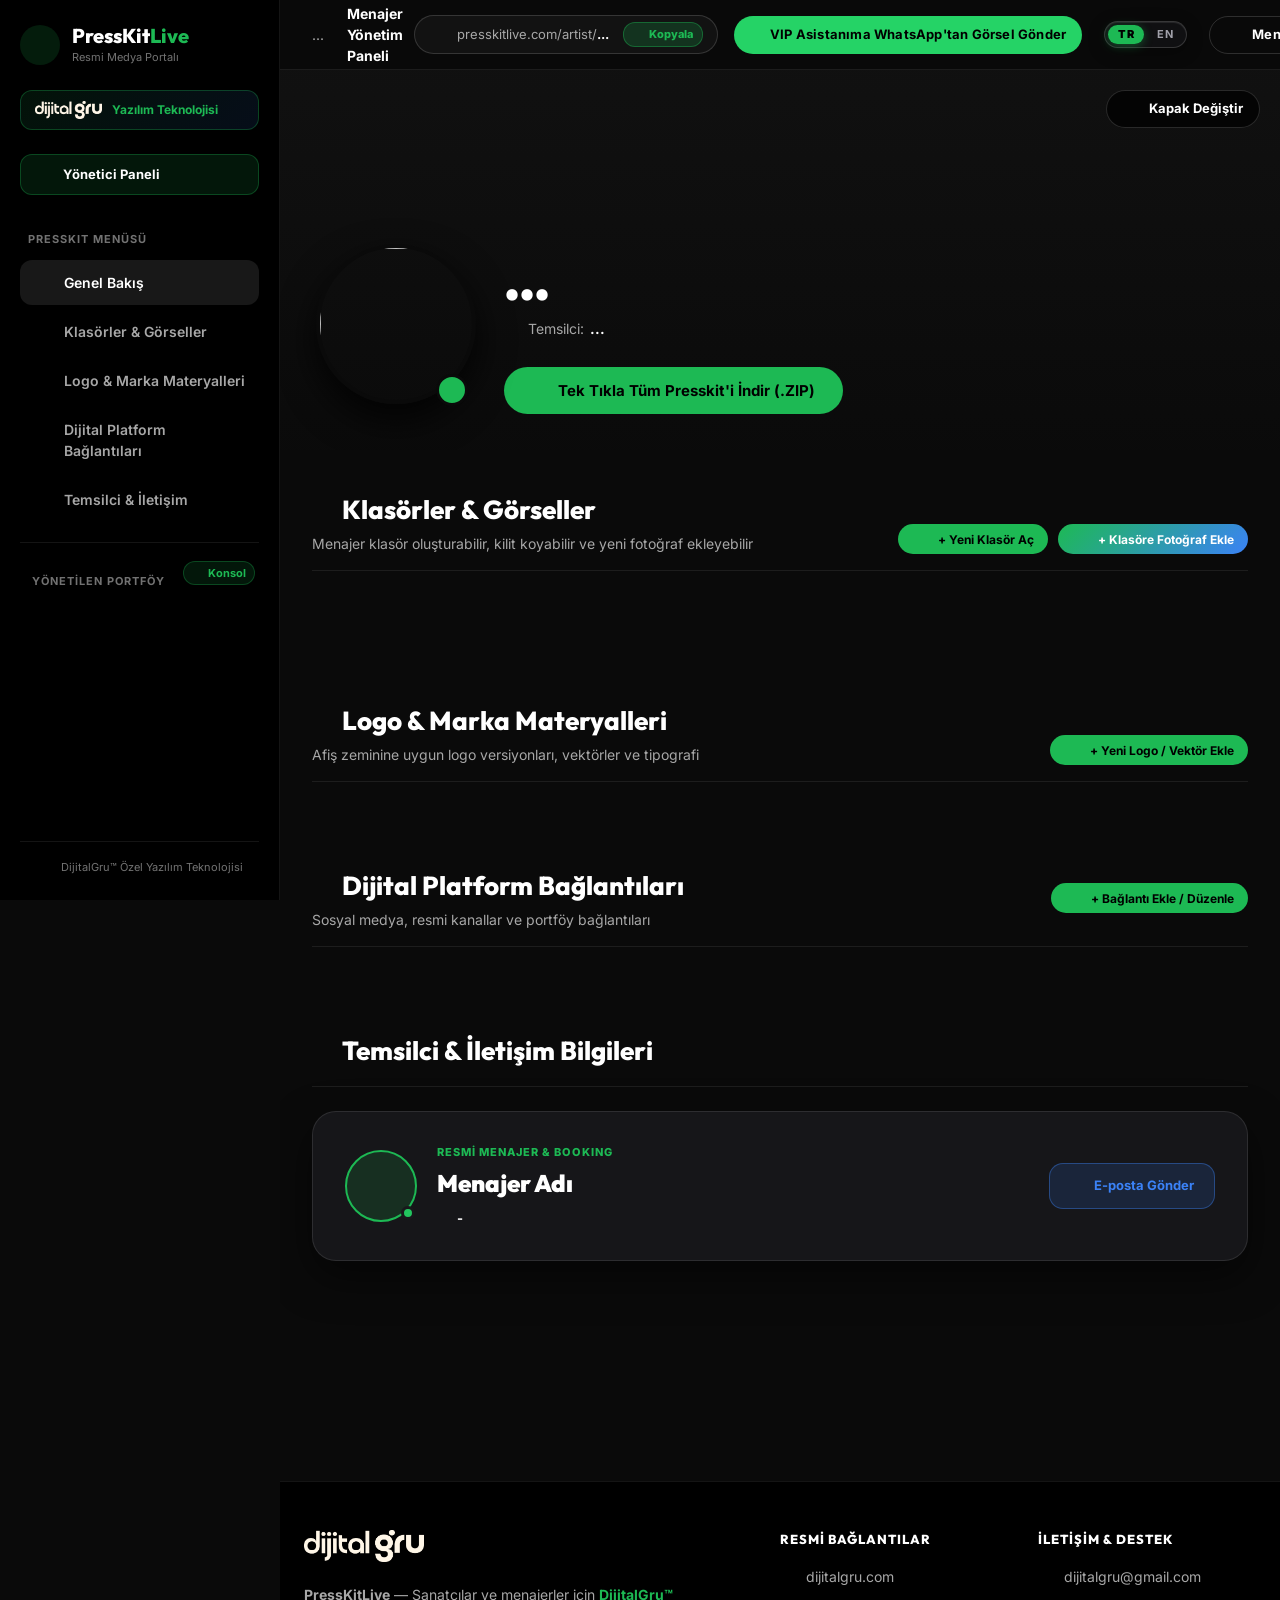
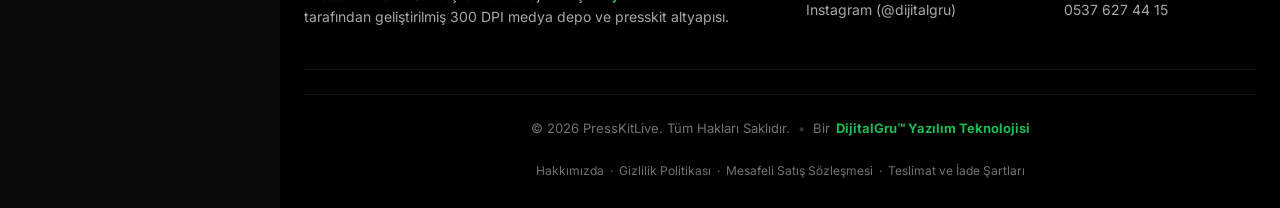
==== commit e7ae16f7: "feat: add VIP Human Media Assistant features and direct WhatsApp line (+905060594010) across landing" ====
--- a/index.html
+++ b/index.html
@@ -520,6 +520,11 @@
             <span>presskitlive.com/artist/<strong id="artistSlugBadge">...</strong></span>
             <span class="btn-copy-label"><i data-lucide="copy" style="width:12px; height:12px;"></i> <span data-i18n="btn_copy">Kopyala</span></span>
           </div>
+
+          <!-- VIP ASSISTANT WHATSAPP LINK -->
+          <a href="https://wa.me/905060594010?text=Merhaba%2C%20PressKitLive%20VIP%20Medya%20Asistan%C4%B1%20deste%C4%9Fi%20almak%20istiyorum." target="_blank" class="btn btn-whatsapp btn-small" style="font-size:12px; font-weight:800; text-decoration:none; display:inline-flex; align-items:center; gap:6px;">
+            <i data-lucide="message-square" style="width:14px; height:14px;"></i> <span data-i18n="btn_vip_assistant">VIP Asistanıma Görsel Gönder</span>
+          </a>
 
           <!-- TR / EN LANGUAGE SWITCHER PILL -->
           <div class="lang-switcher-pill">
--- a/style.css
+++ b/style.css
@@ -1958,3 +1958,14 @@
   line-height: 1 !important;
   letter-spacing: 0.2px !important;
 }
+
+/* TRIAL PROMO BANNER RESPONSIVE DESIGN */
+@media (max-width: 820px) {
+  .trial-promo-wrapper {
+    padding: 24px 20px !important;
+  }
+  .trial-promo-wrapper > div {
+    grid-template-columns: 1fr !important;
+    gap: 24px !important;
+  }
+}
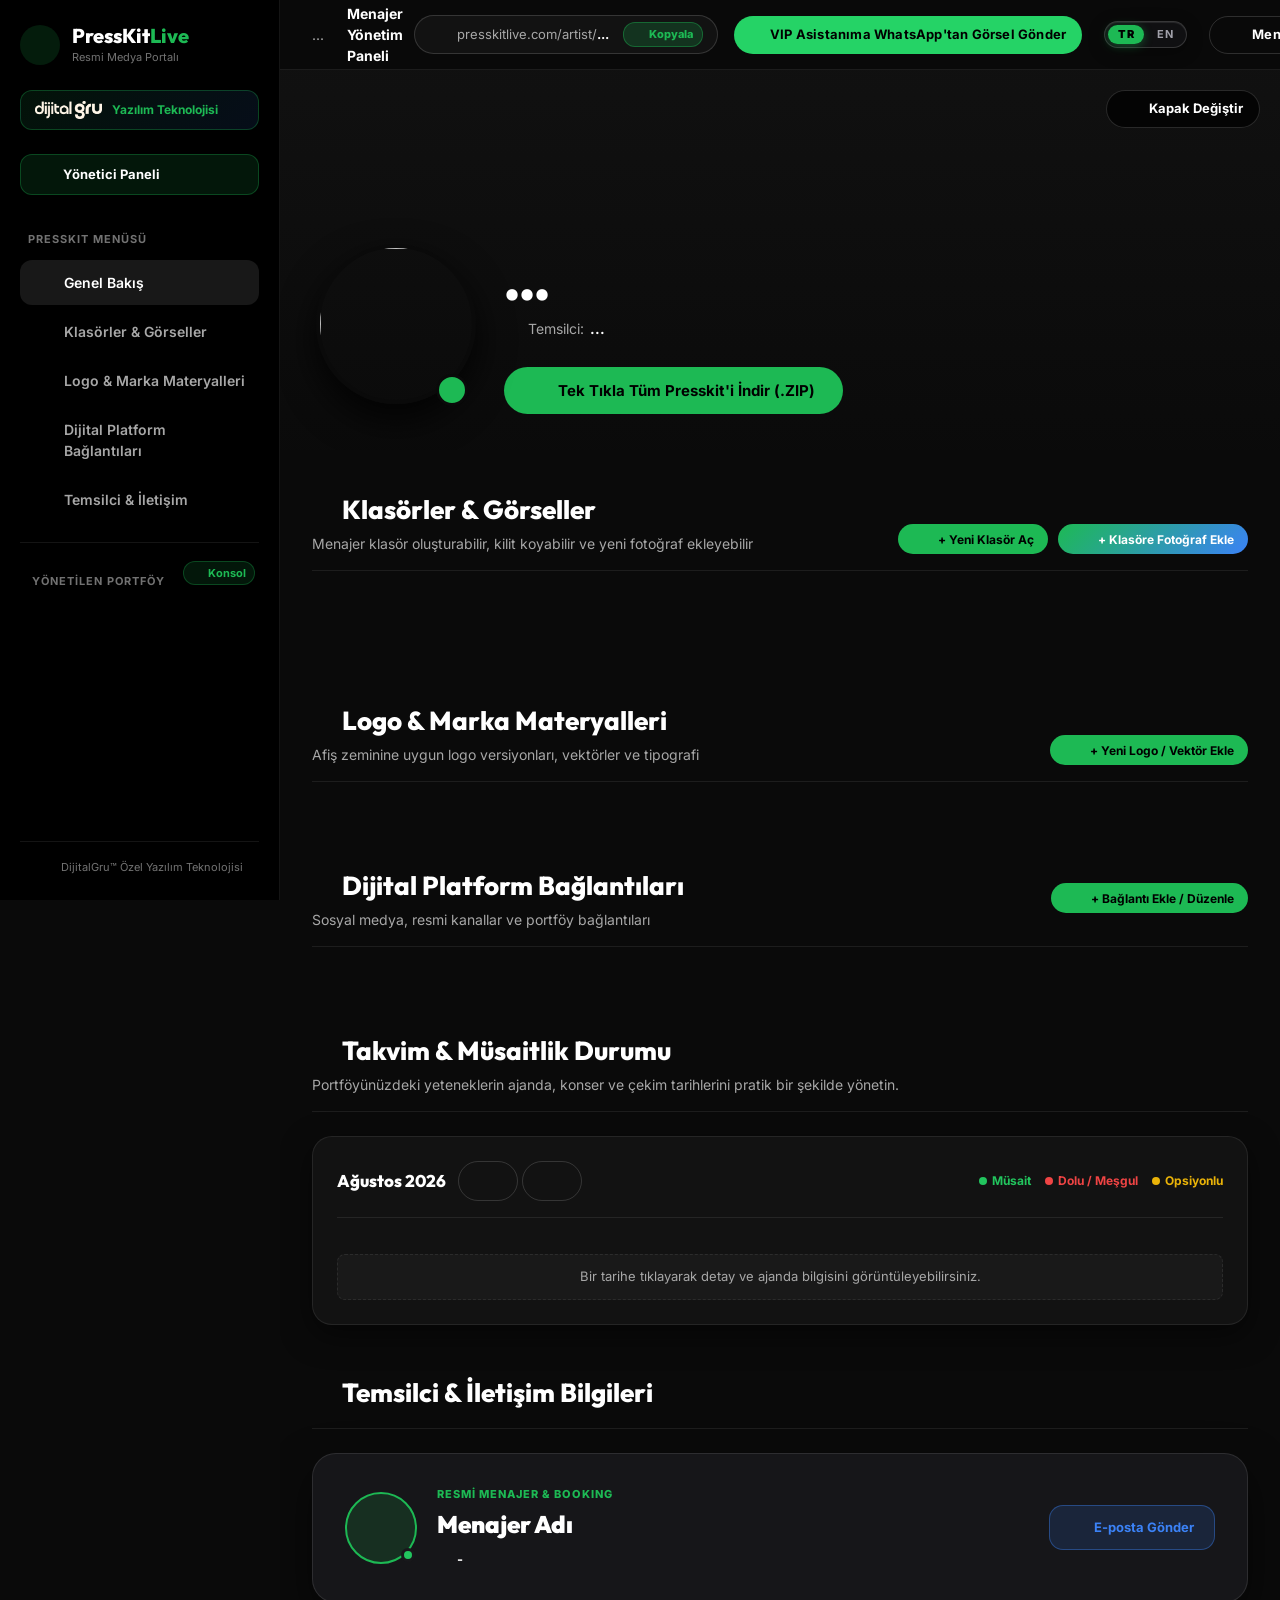
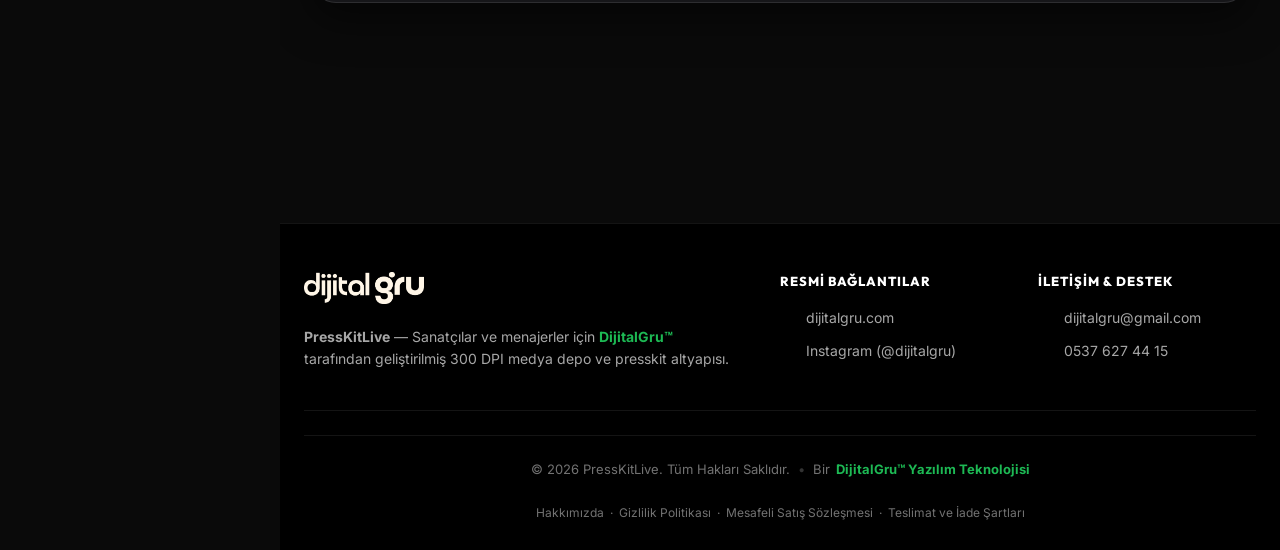
==== commit a221660a: "feat: add public read-only availability calendar widget to presskit pages" ====
--- a/index.html
+++ b/index.html
@@ -22,7 +22,8 @@
   <script src="https://unpkg.com/lucide@0.469.0/dist/umd/lucide.min.js"></script>
   <script src="https://cdnjs.cloudflare.com/ajax/libs/jszip/3.10.1/jszip.min.js"></script>
   <script src="https://cdnjs.cloudflare.com/ajax/libs/FileSaver.js/2.0.5/FileSaver.min.js"></script>
-  <script src="/i18n.js?v=20260817_1631"></script>
+  <script src="/i18n.js?v=20260818_1941"></script>
+  <script src="/app.js?v=20260818_1941"></script>
 
   <!-- CSS -->
   <link rel="stylesheet" href="/style.css?v=20260817_0026">
@@ -706,6 +707,57 @@
               </div>
               <i data-lucide="external-link" class="arrow-icon"></i>
             </a>
+          </div>
+        </section>
+
+        <!-- PUBLIC AVAILABILITY & CALENDAR SECTION -->
+        <section class="press-section" id="sanatci-takvim" style="margin-bottom: 48px;">
+          <div class="section-header">
+            <div>
+              <h2 class="section-title"><i data-lucide="calendar"></i> <span data-i18n="cal_title">Takvim & Müsaitlik Durumu</span></h2>
+              <p class="section-subtitle" data-i18n="cal_subtitle">Sanatçının güncel ajanda, konser ve çekim tarihlerini takvim üzerinden inceleyin.</p>
+            </div>
+          </div>
+
+          <div style="background: var(--bg-surface); border: 1px solid var(--border-subtle); border-radius: var(--radius-lg); padding: 24px; box-shadow: 0 10px 30px rgba(0,0,0,0.5);">
+            
+            <!-- TOOLBAR: MONTH NAVIGATION & STATUS LEGEND -->
+            <div style="display: flex; flex-wrap: wrap; gap: 16px; align-items: center; justify-content: space-between; margin-bottom: 20px; border-bottom: 1px solid var(--border-subtle); padding-bottom: 16px;">
+              <div style="display: flex; align-items: center; gap: 12px;">
+                <h3 id="publicCalMonthLabel" style="font-family: var(--font-display); font-size: 17px; font-weight: 800; color: #fff; margin: 0;">Ağustos 2026</h3>
+                <div style="display: flex; gap: 4px;">
+                  <button type="button" class="btn btn-outline btn-sm" onclick="changePublicCalendarMonth(-1)"><i data-lucide="chevron-left"></i></button>
+                  <button type="button" class="btn btn-outline btn-sm" onclick="changePublicCalendarMonth(1)"><i data-lucide="chevron-right"></i></button>
+                </div>
+              </div>
+
+              <!-- STATUS LEGEND -->
+              <div style="display: flex; align-items: center; gap: 14px; font-size: 12px; font-weight: 700;">
+                <div style="display: flex; align-items: center; gap: 5px; color: #22C55E;">
+                  <span style="width: 8px; height: 8px; border-radius: 50%; background: #22C55E; display: inline-block;"></span>
+                  <span data-i18n="cal_available">Müsait</span>
+                </div>
+                <div style="display: flex; align-items: center; gap: 5px; color: #EF4444;">
+                  <span style="width: 8px; height: 8px; border-radius: 50%; background: #EF4444; display: inline-block;"></span>
+                  <span data-i18n="cal_booked">Dolu / Meşgul</span>
+                </div>
+                <div style="display: flex; align-items: center; gap: 5px; color: #EAB308;">
+                  <span style="width: 8px; height: 8px; border-radius: 50%; background: #EAB308; display: inline-block;"></span>
+                  <span data-i18n="cal_option">Opsiyonlu</span>
+                </div>
+              </div>
+            </div>
+
+            <!-- PUBLIC MINI CALENDAR GRID -->
+            <div id="publicCalGridContainer" style="display: grid; grid-template-columns: repeat(7, 1fr); gap: 6px; text-align: center;">
+              <!-- Dynamically rendered by JS -->
+            </div>
+
+            <!-- SELECTED DATE INFO BOX FOR PUBLIC VISITORS -->
+            <div id="publicCalInfoBox" style="margin-top: 16px; background: rgba(255,255,255,0.03); border: 1px dashed var(--border-subtle); border-radius: 8px; padding: 12px 16px; font-size: 13px; color: var(--text-muted); text-align: center;">
+              <span id="publicCalInfoText">Bir tarihe tıklayarak detay ve ajanda bilgisini görüntüleyebilirsiniz.</span>
+            </div>
+
           </div>
         </section>
 
--- a/style.css
+++ b/style.css
@@ -1126,11 +1126,15 @@
   display: flex;
   flex-direction: column;
   gap: 6px;
+  width: 100%;
+  box-sizing: border-box;
 }
 .form-group label {
   font-size: 12px;
   font-weight: 700;
   color: var(--text-muted);
+  display: block;
+  width: 100%;
 }
 .form-group input, .form-group select {
   background: var(--bg-base);
@@ -1141,6 +1145,9 @@
   font-family: var(--font-sans);
   font-size: 14px;
   outline: none;
+  width: 100%;
+  box-sizing: border-box;
+  display: block;
 }
 .form-group input:focus, .form-group select:focus {
   border-color: var(--primary);
@@ -1871,24 +1878,92 @@
 }
 
 /* ==========================================================================
-   GLOBAL LIGHTBOX MODAL STYLING
+   GLOBAL LIGHTBOX MODAL STYLING & RESPONSIVE LIMITS
    ========================================================================== */
 .lightbox-modal {
   position: fixed !important;
-  inset: 0 !important;
+  top: 0 !important;
+  left: 0 !important;
   width: 100vw !important;
   height: 100vh !important;
-  background: rgba(0, 0, 0, 0.94) !important;
-  backdrop-filter: blur(12px) !important;
+  background: rgba(0, 0, 0, 0.92) !important;
+  backdrop-filter: blur(16px) !important;
   z-index: 99999 !important;
   display: none !important;
   align-items: center !important;
   justify-content: center !important;
   padding: 24px !important;
+  box-sizing: border-box !important;
 }
 
 .lightbox-modal.active {
   display: flex !important;
+}
+
+.lightbox-close {
+  position: absolute !important;
+  top: 20px !important;
+  right: 24px !important;
+  background: rgba(255, 255, 255, 0.15) !important;
+  border: 1px solid rgba(255, 255, 255, 0.25) !important;
+  color: #fff !important;
+  font-size: 32px !important;
+  width: 48px !important;
+  height: 48px !important;
+  border-radius: 50% !important;
+  cursor: pointer !important;
+  display: flex !important;
+  align-items: center !important;
+  justify-content: center !important;
+  transition: all 0.2s ease !important;
+  z-index: 100000 !important;
+}
+
+.lightbox-close:hover {
+  background: rgba(255, 255, 255, 0.35) !important;
+  transform: scale(1.1) !important;
+}
+
+.lightbox-content {
+  max-width: 90vw !important;
+  max-height: 90vh !important;
+  display: flex !important;
+  flex-direction: column !important;
+  align-items: center !important;
+  justify-content: center !important;
+  gap: 16px !important;
+  text-align: center !important;
+  box-sizing: border-box !important;
+}
+
+.lightbox-content img {
+  max-width: 85vw !important;
+  max-height: 70vh !important;
+  object-fit: contain !important;
+  border-radius: 12px !important;
+  box-shadow: 0 20px 60px rgba(0, 0, 0, 0.9) !important;
+  border: 1px solid rgba(255, 255, 255, 0.15) !important;
+  display: block !important;
+}
+
+.lightbox-info {
+  display: flex !important;
+  flex-direction: column !important;
+  align-items: center !important;
+  gap: 6px !important;
+}
+
+.lightbox-info h3 {
+  font-family: var(--font-display) !important;
+  font-size: 18px !important;
+  font-weight: 800 !important;
+  color: #fff !important;
+  margin: 0 !important;
+}
+
+.lightbox-info span {
+  font-size: 13px !important;
+  color: var(--text-muted) !important;
 }
 
 /* ==========================================================================
@@ -1959,7 +2034,7 @@
   letter-spacing: 0.2px !important;
 }
 
-/* TRIAL PROMO BANNER RESPONSIVE DESIGN */
+/* RECENT FEATURES MOBILE RESPONSIVE AUDIT & ENHANCEMENTS */
 @media (max-width: 820px) {
   .trial-promo-wrapper {
     padding: 24px 20px !important;
@@ -1968,4 +2043,112 @@
     grid-template-columns: 1fr !important;
     gap: 24px !important;
   }
-}
+  .vip-assistant-section {
+    padding: 40px 16px !important;
+  }
+  .vip-assistant-section > div {
+    padding: 28px 20px !important;
+  }
+  .vip-assistant-grid {
+    grid-template-columns: 1fr !important;
+    gap: 28px !important;
+  }
+}
+
+@media (max-width: 640px) {
+  .lightbox-modal {
+    padding: 16px !important;
+  }
+  .lightbox-close {
+    top: 14px !important;
+    right: 14px !important;
+    width: 40px !important;
+    height: 40px !important;
+    font-size: 26px !important;
+  }
+  .lightbox-content {
+    max-width: 95vw !important;
+    max-height: 92vh !important;
+    gap: 12px !important;
+  }
+  .lightbox-content img {
+    max-width: 92vw !important;
+    max-height: 62vh !important;
+    border-radius: 8px !important;
+  }
+  .lightbox-info h3 {
+    font-size: 15px !important;
+  }
+  .lightbox-info span {
+    font-size: 12px !important;
+  }
+  .lightbox-info .btn {
+    font-size: 13px !important;
+    padding: 10px 16px !important;
+  }
+}
+
+@media (max-width: 480px) {
+  .account-type-grid {
+    grid-template-columns: 1fr !important;
+    gap: 8px !important;
+  }
+  .account-type-grid label {
+    padding: 10px !important;
+  }
+}
+
+/* CALENDAR WIDGET STYLES */
+.cal-day-cell {
+  background: rgba(255, 255, 255, 0.03);
+  border: 1px solid var(--border-subtle);
+  border-radius: 8px;
+  padding: 8px 4px;
+  cursor: pointer;
+  transition: all 0.2s ease;
+  display: flex;
+  flex-direction: column;
+  align-items: center;
+  justify-content: center;
+  gap: 4px;
+  min-height: 52px;
+  position: relative;
+  user-select: none;
+}
+
+.cal-day-cell:hover {
+  border-color: var(--primary);
+  background: rgba(29, 185, 84, 0.08);
+}
+
+.cal-day-cell.selected {
+  border-color: var(--primary) !important;
+  box-shadow: 0 0 12px rgba(29, 185, 84, 0.4) !important;
+  background: rgba(29, 185, 84, 0.15) !important;
+}
+
+.cal-day-cell.other-month {
+  opacity: 0.3;
+}
+
+.cal-day-num {
+  font-size: 13px;
+  font-weight: 700;
+  color: #fff;
+}
+
+.cal-status-dot {
+  width: 7px;
+  height: 7px;
+  border-radius: 50%;
+}
+
+.cal-status-dot.available { background: #22C55E; box-shadow: 0 0 6px rgba(34, 197, 94, 0.6); }
+.cal-status-dot.booked { background: #EF4444; box-shadow: 0 0 6px rgba(239, 68, 68, 0.6); }
+.cal-status-dot.option { background: #EAB308; box-shadow: 0 0 6px rgba(234, 179, 8, 0.6); }
+
+@media (max-width: 820px) {
+  .cal-widget-grid {
+    grid-template-columns: 1fr !important;
+  }
+}
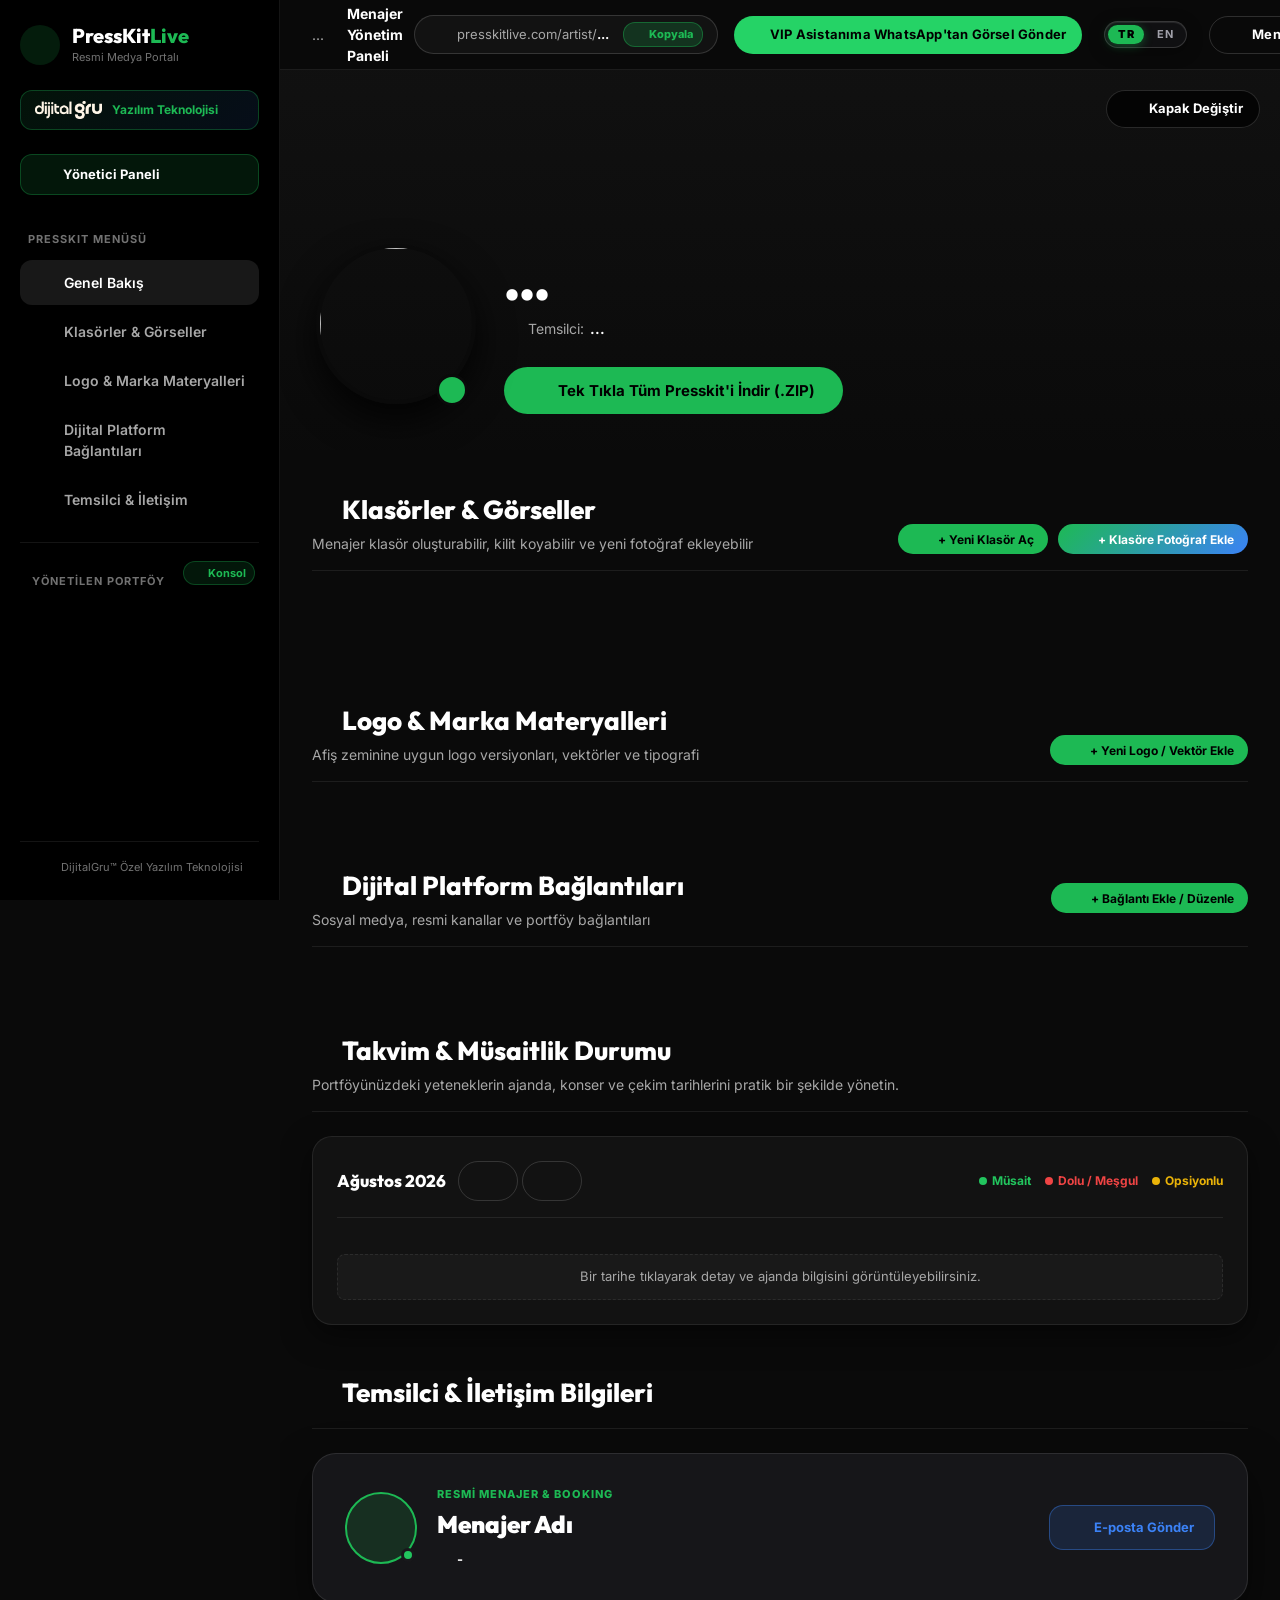
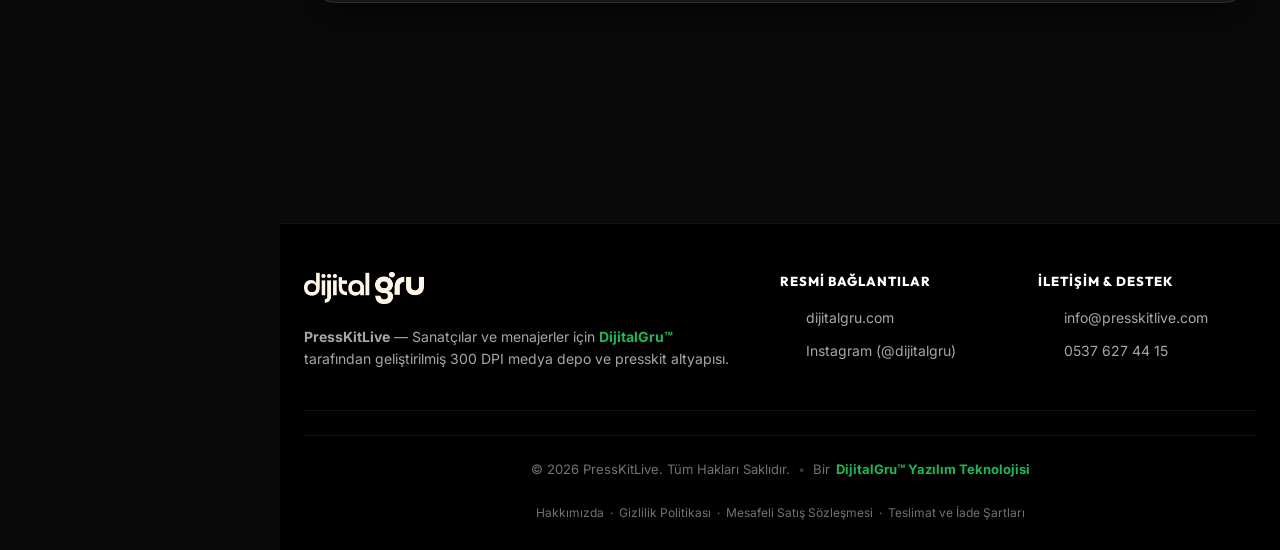
==== commit 01725e91: "feat: integrate official corporate email info@presskitlive.com across all pages and backend config" ====
--- a/index.html
+++ b/index.html
@@ -844,8 +844,8 @@
           <div class="footer-contact-col">
             <div class="footer-col-title">İletişim & Destek</div>
             <div class="footer-links-list">
-              <a href="mailto:dijitalgru@gmail.com" class="footer-link">
-                <i data-lucide="mail"></i> dijitalgru@gmail.com
+              <a href="mailto:info@presskitlive.com" class="footer-link">
+                <i data-lucide="mail"></i> info@presskitlive.com
               </a>
               <a href="tel:+905376274415" class="footer-link">
                 <i data-lucide="phone"></i> 0537 627 44 15
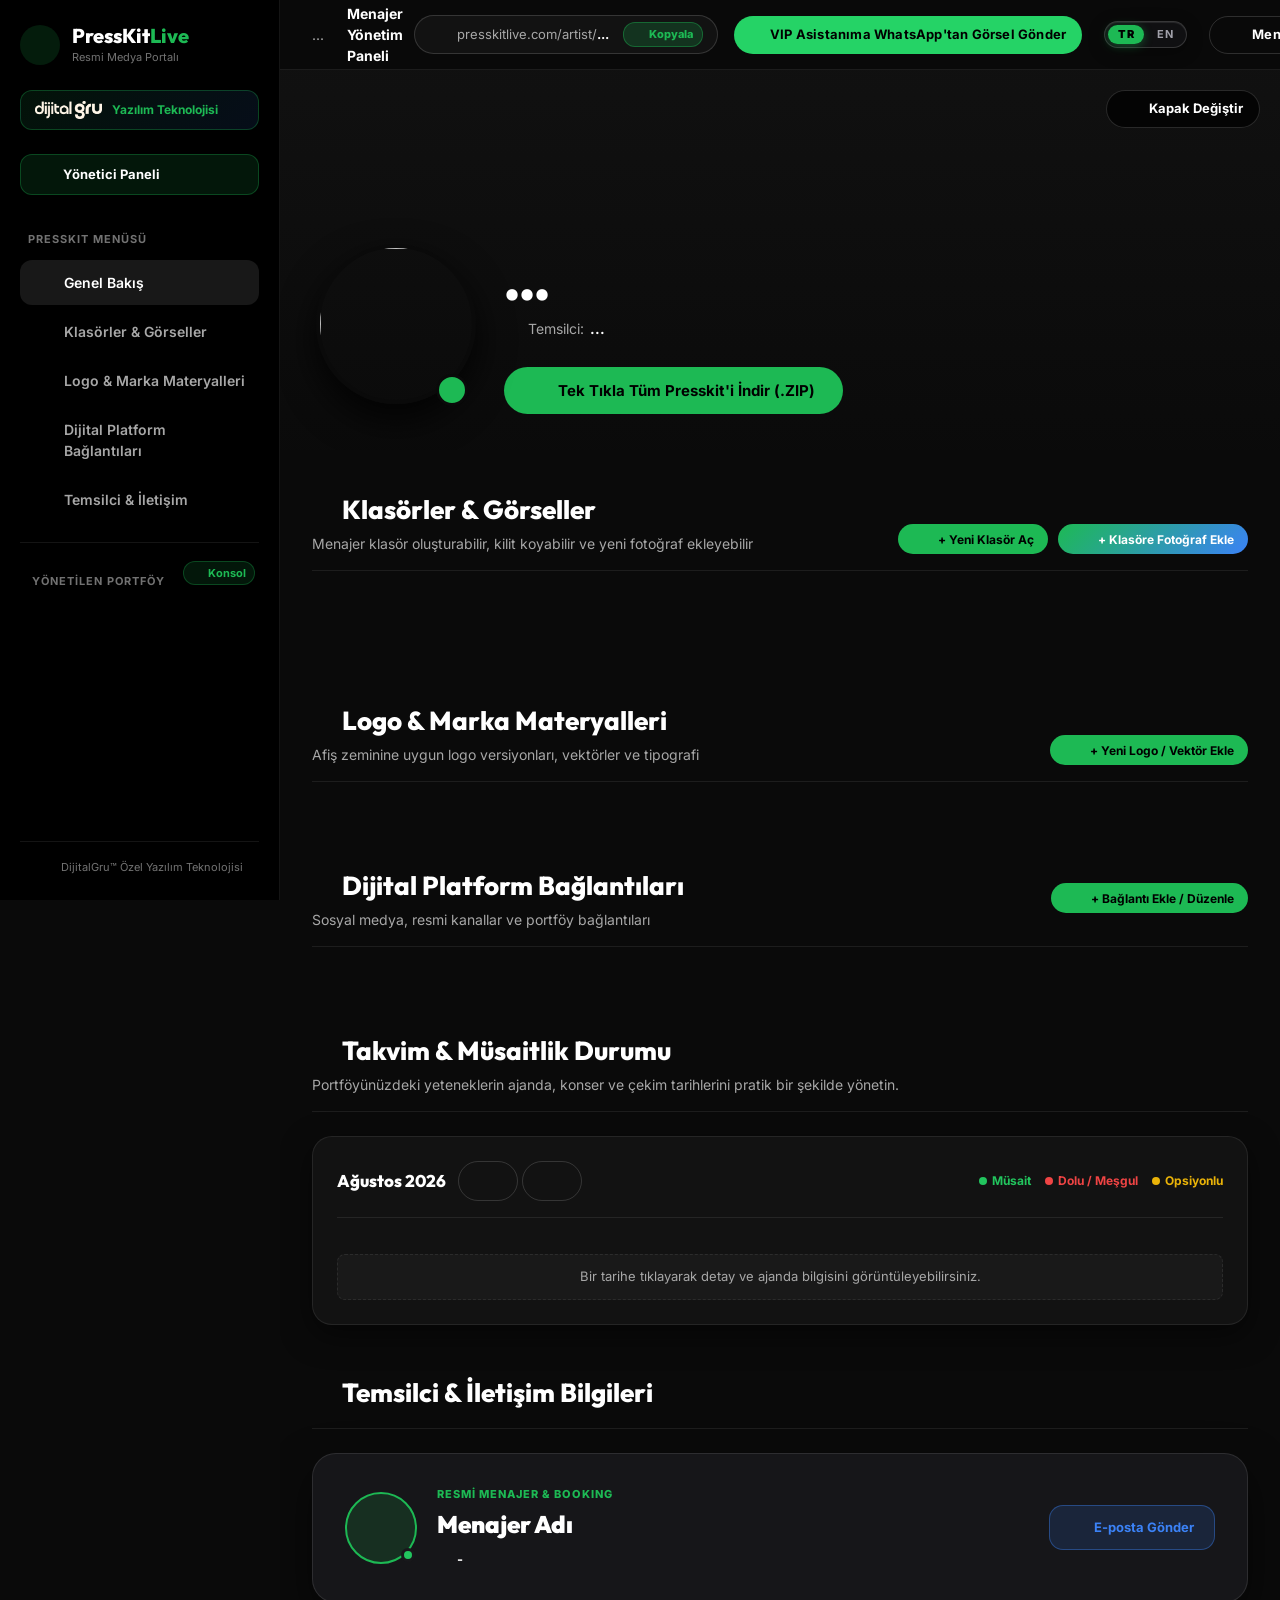
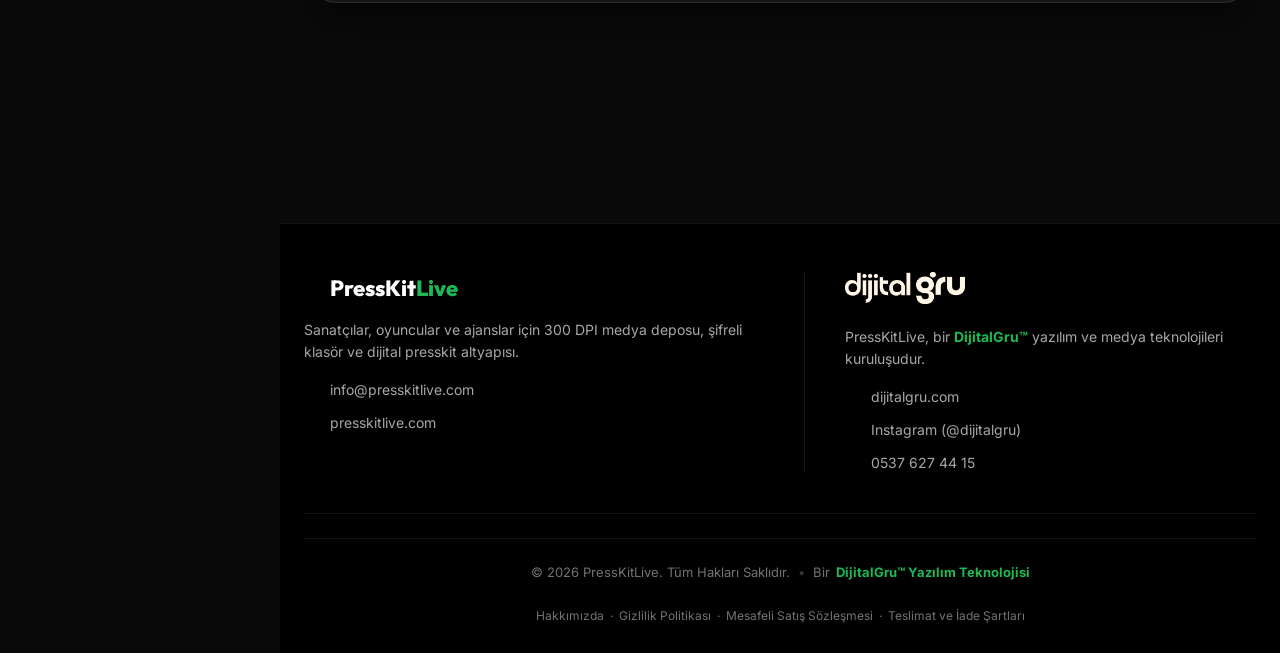
==== commit a4cec45e: "feat: redesign footer into clean 2-column layout with PressKitLive info on left and DijitalGru on ri" ====
--- a/index.html
+++ b/index.html
@@ -523,7 +523,7 @@
           </div>
 
           <!-- VIP ASSISTANT WHATSAPP LINK -->
-          <a href="https://wa.me/905060594010?text=Merhaba%2C%20PressKitLive%20VIP%20Medya%20Asistan%C4%B1%20deste%C4%9Fi%20almak%20istiyorum." target="_blank" class="btn btn-whatsapp btn-small" style="font-size:12px; font-weight:800; text-decoration:none; display:inline-flex; align-items:center; gap:6px;">
+          <a href="https://wa.me/905376274415?text=Merhaba%2C%20PressKitLive%20VIP%20Medya%20Asistan%C4%B1%20deste%C4%9Fi%20almak%20istiyorum." target="_blank" class="btn btn-whatsapp btn-small" style="font-size:12px; font-weight:800; text-decoration:none; display:inline-flex; align-items:center; gap:6px;">
             <i data-lucide="message-square" style="width:14px; height:14px;"></i> <span data-i18n="btn_vip_assistant">VIP Asistanıma Görsel Gönder</span>
           </a>
 
@@ -820,32 +820,37 @@
       <!-- PREMIUM DIJITALGRU FOOTER (ALL DIJITALGRU LINKS TO DIJITALGRU.COM) -->
       <footer class="app-footer-premium">
         <div class="footer-container">
-          <div class="footer-brand-col">
-            <a href="https://dijitalgru.com/" target="_blank" title="dijitalgru.com sitesini ziyaret edin">
+          <div class="footer-col-left">
+            <a href="landing.html" style="display:inline-flex; align-items:center; gap:8px; font-family:var(--font-display); font-size:22px; font-weight:800; color:#fff; text-decoration:none; margin-bottom:14px;">
+              <i data-lucide="disc" style="color:var(--primary);"></i>
+              <span>PressKit<span style="color:var(--primary);">Live</span></span>
+            </a>
+            <p class="footer-brand-desc">
+              Sanatçılar, oyuncular ve ajanslar için 300 DPI medya deposu, şifreli klasör ve dijital presskit altyapısı.
+            </p>
+            <div class="footer-links-list" style="margin-top:16px;">
+              <a href="mailto:info@presskitlive.com" class="footer-link">
+                <i data-lucide="mail"></i> info@presskitlive.com
+              </a>
+              <a href="https://presskitlive.com" class="footer-link">
+                <i data-lucide="globe"></i> presskitlive.com
+              </a>
+            </div>
+          </div>
+
+          <div class="footer-col-right" style="border-left:1px solid var(--border-subtle); padding-left:40px;">
+            <a href="https://dijitalgru.com/" target="_blank">
               <img src="/assets/images/dijitalgru_logo.png" alt="DijitalGru Logo" class="footer-brand-logo">
             </a>
             <p class="footer-brand-desc">
-              <strong>PressKitLive</strong> — Sanatçılar ve menajerler için <a href="https://dijitalgru.com/" target="_blank" style="color:var(--primary); font-weight:700;">DijitalGru™</a> tarafından geliştirilmiş 300 DPI medya depo ve presskit altyapısı.
+              PressKitLive, bir <a href="https://dijitalgru.com/" target="_blank" style="color:var(--primary); font-weight:700;">DijitalGru™</a> yazılım ve medya teknolojileri kuruluşudur.
             </p>
-          </div>
-
-          <div class="footer-links-col">
-            <div class="footer-col-title">Resmi Bağlantılar</div>
-            <div class="footer-links-list">
+            <div class="footer-links-list" style="margin-top:16px;">
               <a href="https://dijitalgru.com/" target="_blank" class="footer-link">
                 <i data-lucide="globe"></i> dijitalgru.com
               </a>
               <a href="https://www.instagram.com/dijitalgru/" target="_blank" class="footer-link">
                 <i data-lucide="instagram"></i> Instagram (@dijitalgru)
-              </a>
-            </div>
-          </div>
-
-          <div class="footer-contact-col">
-            <div class="footer-col-title">İletişim & Destek</div>
-            <div class="footer-links-list">
-              <a href="mailto:info@presskitlive.com" class="footer-link">
-                <i data-lucide="mail"></i> info@presskitlive.com
               </a>
               <a href="tel:+905376274415" class="footer-link">
                 <i data-lucide="phone"></i> 0537 627 44 15
--- a/style.css
+++ b/style.css
@@ -1011,8 +1011,8 @@
 }
 .footer-container {
   display: grid;
-  grid-template-columns: 2fr 1fr 1fr;
-  gap: 40px;
+  grid-template-columns: 1fr 1fr;
+  gap: 48px;
   margin-bottom: 40px;
 }
 .footer-brand-logo {
@@ -1223,10 +1223,22 @@
   max-width: 1200px;
   margin: 0 auto;
   display: grid;
-  grid-template-columns: 2fr 1fr 1fr;
-  gap: 40px;
+  grid-template-columns: 1fr 1fr;
+  gap: 48px;
   padding-bottom: 40px;
   border-bottom: 1px solid var(--border-subtle);
+}
+@media (max-width: 768px) {
+  .footer-container {
+    grid-template-columns: 1fr;
+    gap: 32px;
+  }
+  .footer-col-right {
+    border-left: none !important;
+    padding-left: 0 !important;
+    border-top: 1px solid var(--border-subtle);
+    padding-top: 32px;
+  }
 }
 .footer-brand-logo {
   height: 32px;
